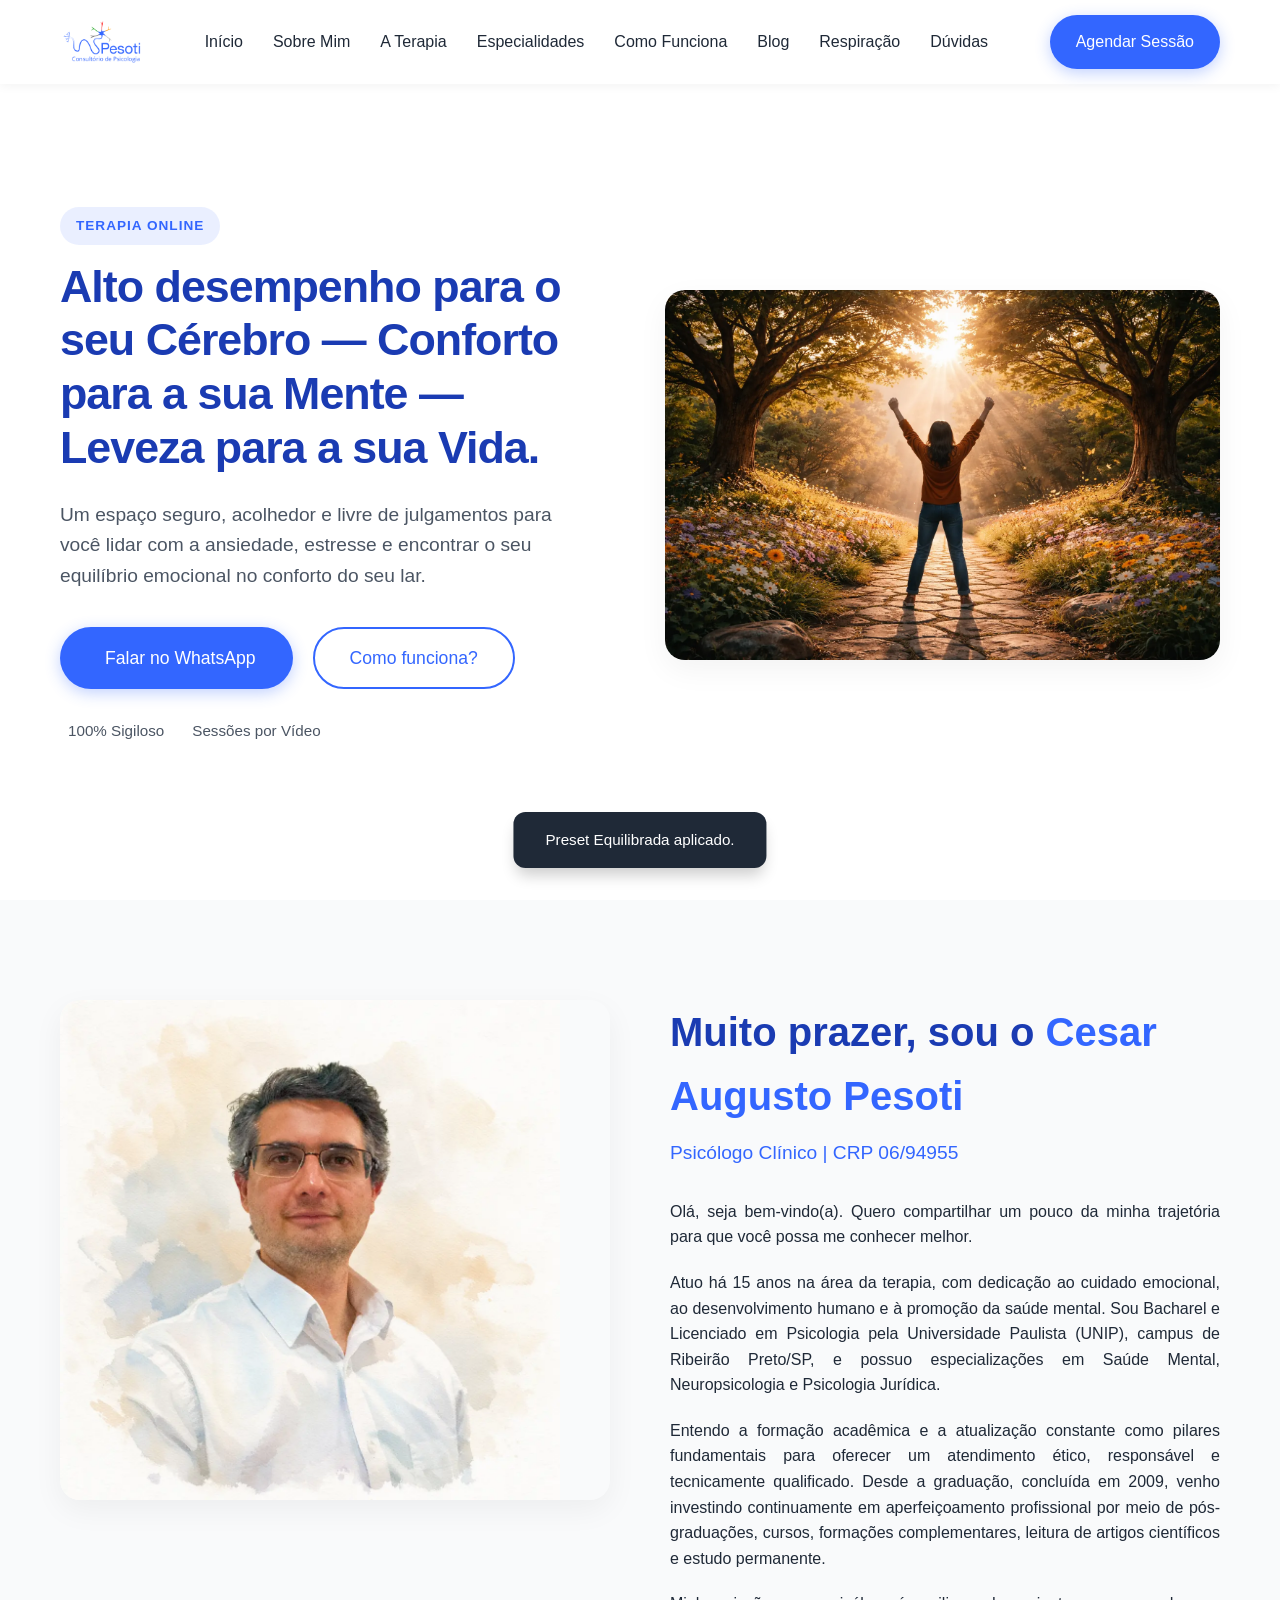
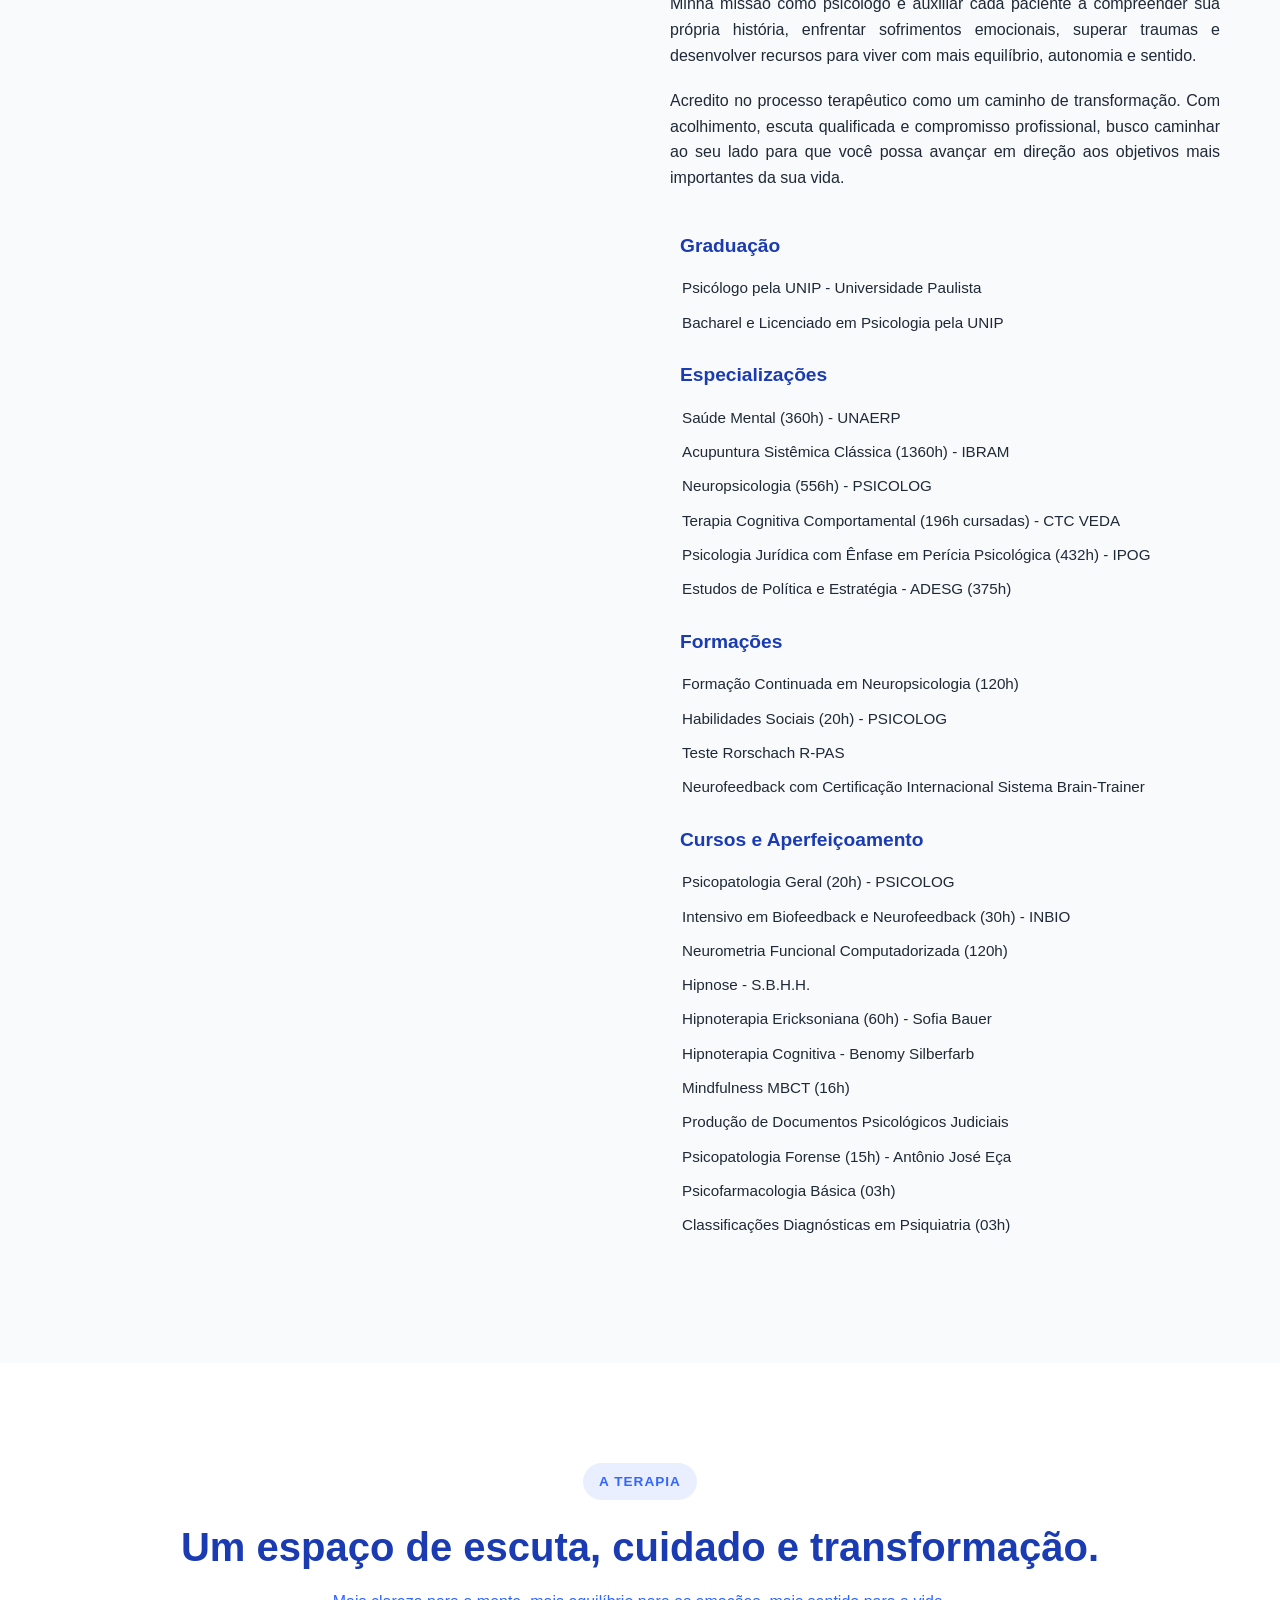
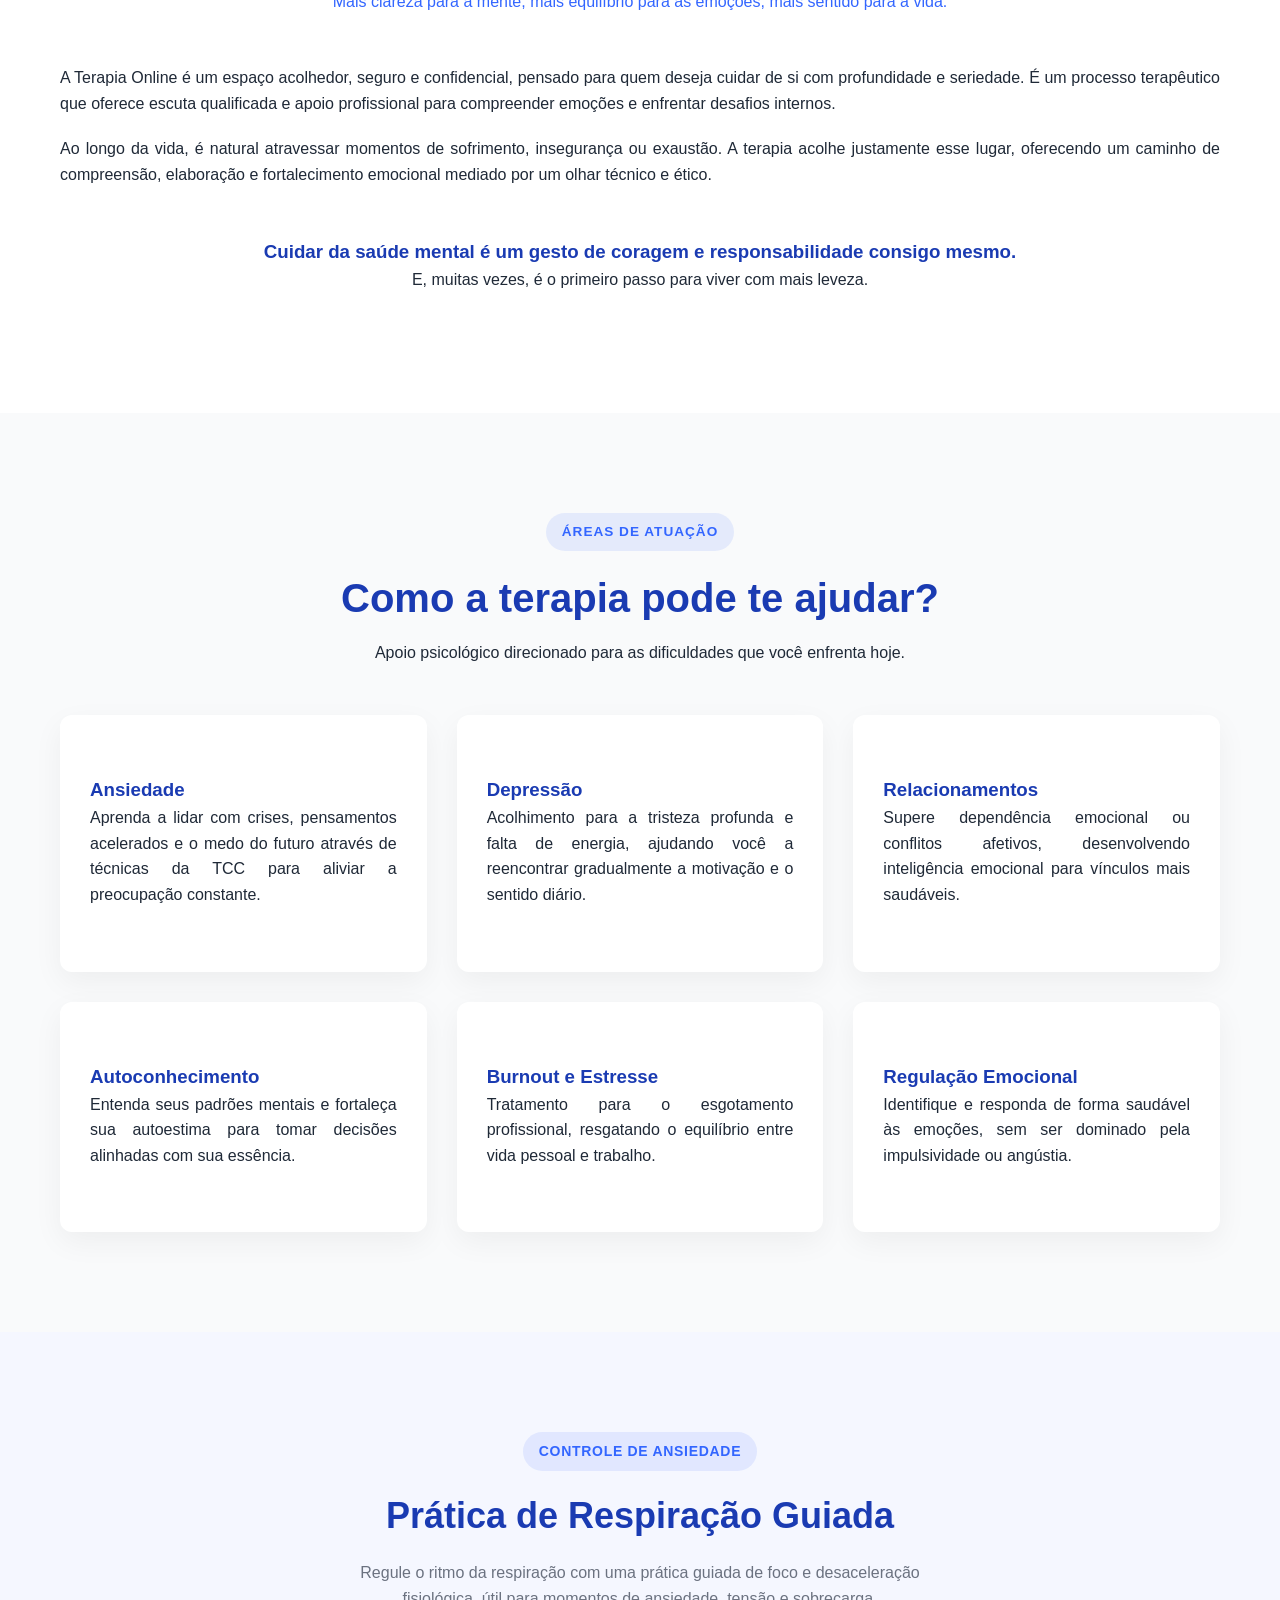
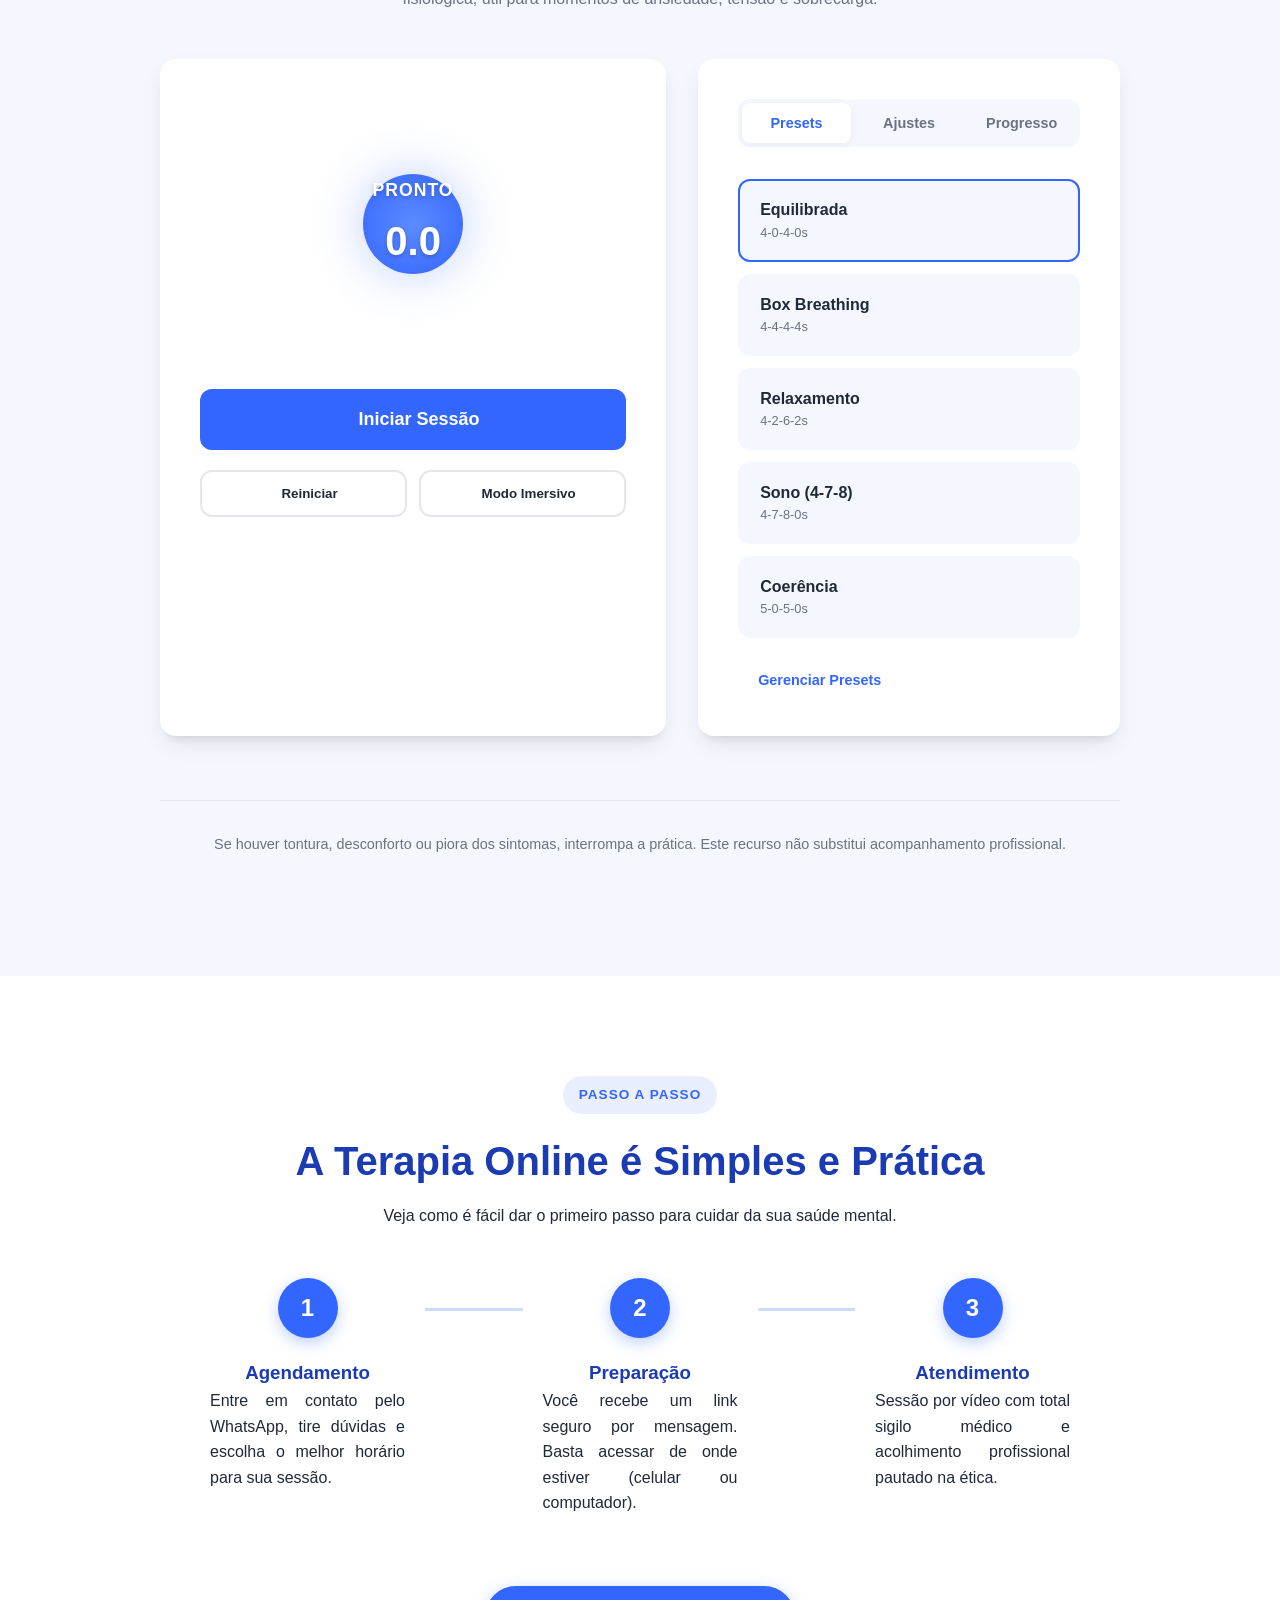
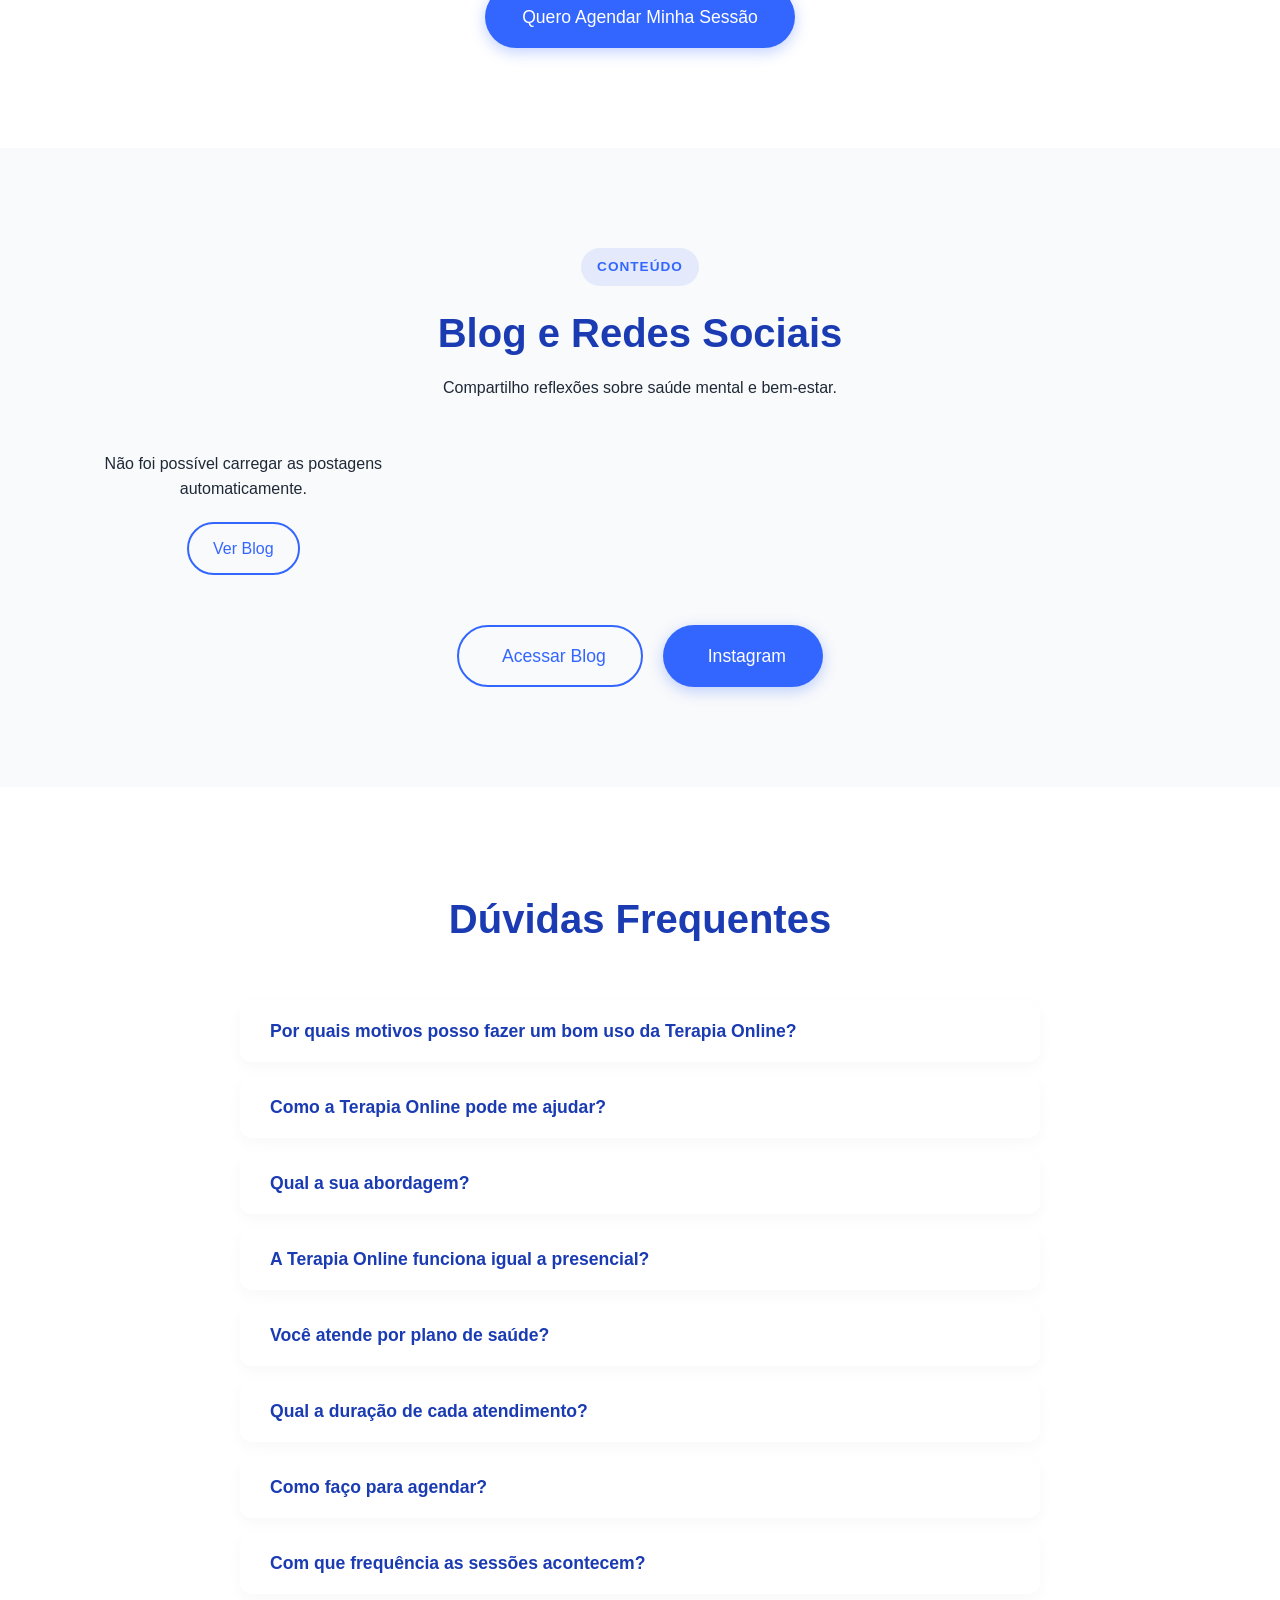
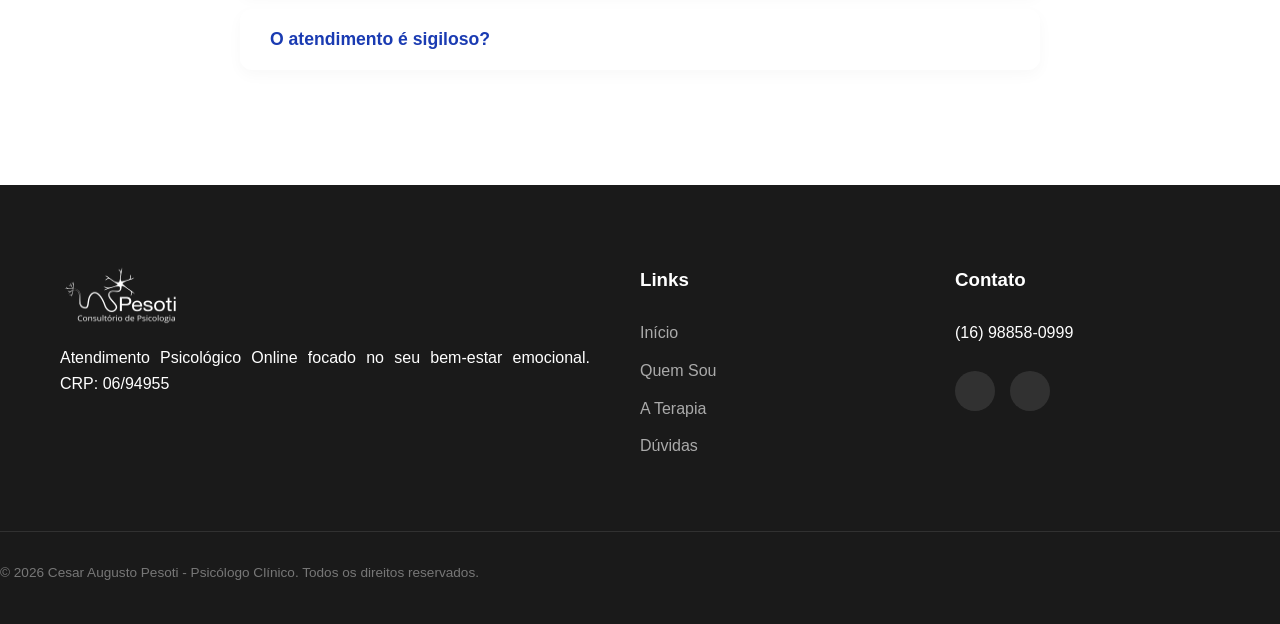
==== index.html @ 43bead5d "feat: add labels to breathing app buttons" ====
<!DOCTYPE html>
<html lang="pt-BR">

<head>
    <script>(function (w, d, s, l, i) {
            w[l] = w[l] || []; w[l].push({
                'gtm.start':
                    new Date().getTime(), event: 'gtm.js'
            }); var f = d.getElementsByTagName(s)[0],
                j = d.createElement(s), dl = l != 'dataLayer' ? '&l=' + l : ''; j.async = true; j.src =
                    'https://www.googletagmanager.com/gtm.js?id=' + i + dl; f.parentNode.insertBefore(j, f);
        })(window, document, 'script', 'dataLayer', 'GTM-5CCSRNWB');</script>
    <meta charset="UTF-8">
    <meta name="viewport" content="width=device-width, initial-scale=1.0">
    <title>Cesar Pesoti | Psicólogo Online | CRP 06/94955</title>
    <meta name="description"
        content="Psicólogo Clínico online com 15 anos de experiência. Especializações em Saúde Mental, Neuropsicologia e Psicologia Jurídica. Agende sua consulta via WhatsApp.">
    <meta name="keywords"
        content="psicólogo online, terapia online, Cesar Pesoti, neuropsicologia, saúde mental, ansiedade, depressão">
    <link rel="canonical" href="https://pesotipsicologonline.com.br">
    <link rel="icon" type="image/png" href="favicon.png">
    
    <!-- Open Graph / Facebook -->
    <meta property="og:type" content="website">
    <meta property="og:url" content="https://pesotipsicologonline.com.br">
    <meta property="og:title" content="Cesar Pesoti | Psicólogo Online | CRP 06/94955">
    <meta property="og:description" content="Psicólogo Clínico online com 15 anos de experiência em Saúde Mental e Neuropsicologia.">
    <meta property="og:image" content="https://pesotipsicologonline.com.br/hero.webp">

    <!-- FontAwesome (Otimizado via CSS) -->
    <link rel="preconnect" href="https://cdnjs.cloudflare.com" crossorigin>
    
    <!-- CSS Principal -->
    <link rel="stylesheet" href="style.css">
</head>

<body>
    <!-- Google Tag Manager (noscript) -->
    <noscript><iframe src="https://www.googletagmanager.com/ns.html?id=GTM-5CCSRNWB" height="0" width="0"
            style="display:none;visibility:hidden"></iframe></noscript>

    <header class="navbar" id="navbar">
        <div class="container nav-container">
            <a href="#inicio" class="logo" aria-label="Ir para o início">
                <img src="logo.png" alt="Pesoti Consultório de Psicologia" class="img-logo" width="180" height="45">
            </a>

            <nav class="nav-links" id="nav-links">
                <a href="#inicio">Início</a>
                <a href="#sobre">Sobre Mim</a>
                <a href="#psionline">A Terapia</a>
                <a href="#especialidades">Especialidades</a>
                <a href="#como-funciona">Como Funciona</a>
                <a href="https://pesoti.blogspot.com/" target="_blank" rel="noopener noreferrer">Blog</a>
                <a href="#respiracao">Respiração</a>
                <a href="#faq">Dúvidas</a>
            </nav>

            <a href="https://wa.me/5516988580999" target="_blank" rel="noopener noreferrer" class="btn btn-primary nav-btn">Agendar Sessão</a>

            <button class="mobile-menu-btn" aria-label="Abrir menu" aria-expanded="false" aria-controls="nav-links">
                <i class="fa-solid fa-bars" aria-hidden="true"></i>
            </button>
        </div>
    </header>

    <main>
        <!-- Hero Section -->
        <section id="inicio" class="hero">
            <div class="container hero-container">
                <div class="hero-content fade-in">
                    <span class="badge">Terapia Online</span>
                    <h1>Alto desempenho para o seu Cérebro &mdash; Conforto para a sua Mente &mdash; Leveza para a sua Vida.</h1>
                    <p>Um espaço seguro, acolhedor e livre de julgamentos para você lidar com a ansiedade, estresse e encontrar o seu equilíbrio emocional no conforto do seu lar.</p>
                    <div class="hero-buttons">
                        <a href="https://wa.me/5516988580999" target="_blank" rel="noopener noreferrer" class="btn btn-primary btn-large">
                            <i class="fa-brands fa-whatsapp" aria-hidden="true"></i> Falar no WhatsApp
                        </a>
                        <a href="#como-funciona" class="btn btn-outline btn-large">Como funciona?</a>
                    </div>
                    <div class="trust-indicators">
                        <div class="trust-item"><i class="fa-solid fa-user-lock" aria-hidden="true"></i> 100% Sigiloso</div>
                        <div class="trust-item"><i class="fa-solid fa-video" aria-hidden="true"></i> Sessões por Vídeo</div>
                    </div>
                </div>
                <div class="hero-image slide-in-right">
                    <div class="image-wrapper">
                        <img src="hero.webp" alt="Pessoa em sessão de terapia online" id="hero-img" width="600" height="400">
                    </div>
                </div>
            </div>
        </section>

        <!-- Sobre Mim Section -->
        <section id="sobre" class="bg-light section">
            <div class="container sobre-container">
                <div class="sobre-image slide-in-left">
                    <div class="image-wrapper">
                        <img src="sobre.webp" alt="Foto profissional de Cesar Pesoti" id="sobre-img" loading="lazy" width="500" height="600">
                    </div>
                </div>
                <article class="sobre-content fade-in">
                    <h2 class="section-title">Muito prazer, sou o <span class="highlight">Cesar Augusto Pesoti</span></h2>
                    <h3 class="subtitle">Psicólogo Clínico | CRP 06/94955</h3>
                    <p>Olá, seja bem-vindo(a). Quero compartilhar um pouco da minha trajetória para que você possa me conhecer melhor.</p>
                    <p>Atuo há 15 anos na área da terapia, com dedicação ao cuidado emocional, ao desenvolvimento humano e à promoção da saúde mental. Sou Bacharel e Licenciado em Psicologia pela Universidade Paulista (UNIP), campus de Ribeirão Preto/SP, e possuo especializações em Saúde Mental, Neuropsicologia e Psicologia Jurídica.</p>
                    <p>Entendo a formação acadêmica e a atualização constante como pilares fundamentais para oferecer um atendimento ético, responsável e tecnicamente qualificado. Desde a graduação, concluída em 2009, venho investindo continuamente em aperfeiçoamento profissional por meio de pós-graduações, cursos, formações complementares, leitura de artigos científicos e estudo permanente.</p>
                    <p>Minha missão como psicólogo é auxiliar cada paciente a compreender sua própria história, enfrentar sofrimentos emocionais, superar traumas e desenvolver recursos para viver com mais equilíbrio, autonomia e sentido.</p>
                    <p>Acredito no processo terapêutico como um caminho de transformação. Com acolhimento, escuta qualificada e compromisso profissional, busco caminhar ao seu lado para que você possa avançar em direção aos objetivos mais importantes da sua vida.</p>
                    
                    <div class="resume-section">
                        <h4><i class="fa-solid fa-graduation-cap highlight" aria-hidden="true"></i> Graduação</h4>
                        <ul class="features-list">
                            <li><i class="fa-solid fa-check highlight" aria-hidden="true"></i> Psicólogo pela UNIP - Universidade Paulista</li>
                            <li><i class="fa-solid fa-check highlight" aria-hidden="true"></i> Bacharel e Licenciado em Psicologia pela UNIP</li>
                        </ul>

                        <h4><i class="fa-solid fa-brain highlight" aria-hidden="true"></i> Especializações</h4>
                        <ul class="features-list">
                            <li><i class="fa-solid fa-check highlight" aria-hidden="true"></i> Saúde Mental (360h) - UNAERP</li>
                            <li><i class="fa-solid fa-check highlight" aria-hidden="true"></i> Acupuntura Sistêmica Clássica (1360h) - IBRAM</li>
                            <li><i class="fa-solid fa-check highlight" aria-hidden="true"></i> Neuropsicologia (556h) - PSICOLOG</li>
                            <li><i class="fa-solid fa-check highlight" aria-hidden="true"></i> Terapia Cognitiva Comportamental (196h cursadas) - CTC VEDA</li>
                            <li><i class="fa-solid fa-check highlight" aria-hidden="true"></i> Psicologia Jurídica com Ênfase em Perícia Psicológica (432h) - IPOG</li>
                            <li><i class="fa-solid fa-check highlight" aria-hidden="true"></i> Estudos de Política e Estratégia - ADESG (375h)</li>
                        </ul>

                        <h4><i class="fa-solid fa-certificate highlight" aria-hidden="true"></i> Formações</h4>
                        <ul class="features-list">
                            <li><i class="fa-solid fa-check highlight" aria-hidden="true"></i> Formação Continuada em Neuropsicologia (120h)</li>
                            <li><i class="fa-solid fa-check highlight" aria-hidden="true"></i> Habilidades Sociais (20h) - PSICOLOG</li>
                            <li><i class="fa-solid fa-check highlight" aria-hidden="true"></i> Teste Rorschach R-PAS</li>
                            <li><i class="fa-solid fa-check highlight" aria-hidden="true"></i> Neurofeedback com Certificação Internacional Sistema Brain-Trainer</li>
                        </ul>

                        <h4><i class="fa-solid fa-book highlight" aria-hidden="true"></i> Cursos e Aperfeiçoamento</h4>
                        <ul class="features-list">
                            <li><i class="fa-solid fa-check highlight" aria-hidden="true"></i> Psicopatologia Geral (20h) - PSICOLOG</li>
                            <li><i class="fa-solid fa-check highlight" aria-hidden="true"></i> Intensivo em Biofeedback e Neurofeedback (30h) - INBIO</li>
                            <li><i class="fa-solid fa-check highlight" aria-hidden="true"></i> Neurometria Funcional Computadorizada (120h)</li>
                            <li><i class="fa-solid fa-check highlight" aria-hidden="true"></i> Hipnose - S.B.H.H.</li>
                            <li><i class="fa-solid fa-check highlight" aria-hidden="true"></i> Hipnoterapia Ericksoniana (60h) - Sofia Bauer</li>
                            <li><i class="fa-solid fa-check highlight" aria-hidden="true"></i> Hipnoterapia Cognitiva - Benomy Silberfarb</li>
                            <li><i class="fa-solid fa-check highlight" aria-hidden="true"></i> Mindfulness MBCT (16h)</li>
                            <li><i class="fa-solid fa-check highlight" aria-hidden="true"></i> Produção de Documentos Psicológicos Judiciais</li>
                            <li><i class="fa-solid fa-check highlight" aria-hidden="true"></i> Psicopatologia Forense (15h) - Antônio José Eça</li>
                            <li><i class="fa-solid fa-check highlight" aria-hidden="true"></i> Psicofarmacologia Básica (03h)</li>
                            <li><i class="fa-solid fa-check highlight" aria-hidden="true"></i> Classificações Diagnósticas em Psiquiatria (03h)</li>
                        </ul>
                    </div>
                </article>
            </div>
        </section>

        <!-- PsiOnline Section -->
        <section id="psionline" class="section">
            <div class="container">
                <div class="text-center fade-in mb-5">
                    <span class="badge">A Terapia</span>
                    <h2 class="section-title">Um espaço de escuta, cuidado e transformação.</h2>
                    <p class="highlight" style="font-weight: 500;">Mais clareza para a mente, mais equilíbrio para as emoções, mais sentido para a vida.</p>
                </div>

                <div class="psionline-content fade-in delay-1">
                    <p>A Terapia Online é um espaço acolhedor, seguro e confidencial, pensado para quem deseja cuidar de si com profundidade e seriedade. É um processo terapêutico que oferece escuta qualificada e apoio profissional para compreender emoções e enfrentar desafios internos.</p>
                    <p>Ao longo da vida, é natural atravessar momentos de sofrimento, insegurança ou exaustão. A terapia acolhe justamente esse lugar, oferecendo um caminho de compreensão, elaboração e fortalecimento emocional mediado por um olhar técnico e ético.</p>

                    <div class="highlight-box mt-5 text-center">
                        <h3 class="highlight-title">Cuidar da saúde mental é um gesto de coragem e responsabilidade consigo mesmo.</h3>
                        <p class="highlight-subtitle">E, muitas vezes, é o primeiro passo para viver com mais leveza.</p>
                    </div>
                </div>
            </div>
        </section>

        <!-- Especialidades Section -->
        <section id="especialidades" class="bg-light section">
            <div class="container">
                <div class="text-center fade-in mb-5">
                    <span class="badge">Áreas de Atuação</span>
                    <h2 class="section-title">Como a terapia pode te ajudar?</h2>
                    <p>Apoio psicológico direcionado para as dificuldades que você enfrenta hoje.</p>
                </div>

                <div class="cards-grid">
                    <article class="card fade-in">
                        <div class="card-icon"><i class="fa-solid fa-wind" aria-hidden="true"></i></div>
                        <h3>Ansiedade</h3>
                        <p>Aprenda a lidar com crises, pensamentos acelerados e o medo do futuro através de técnicas da TCC para aliviar a preocupação constante.</p>
                    </article>

                    <article class="card fade-in delay-1">
                        <div class="card-icon"><i class="fa-solid fa-cloud-rain" aria-hidden="true"></i></div>
                        <h3>Depressão</h3>
                        <p>Acolhimento para a tristeza profunda e falta de energia, ajudando você a reencontrar gradualmente a motivação e o sentido diário.</p>
                    </article>

                    <article class="card fade-in delay-2">
                        <div class="card-icon"><i class="fa-solid fa-heart-crack" aria-hidden="true"></i></div>
                        <h3>Relacionamentos</h3>
                        <p>Supere dependência emocional ou conflitos afetivos, desenvolvendo inteligência emocional para vínculos mais saudáveis.</p>
                    </article>

                    <article class="card fade-in">
                        <div class="card-icon"><i class="fa-solid fa-compass" aria-hidden="true"></i></div>
                        <h3>Autoconhecimento</h3>
                        <p>Entenda seus padrões mentais e fortaleça sua autoestima para tomar decisões alinhadas com sua essência.</p>
                    </article>

                    <article class="card fade-in delay-1">
                        <div class="card-icon"><i class="fa-solid fa-briefcase" aria-hidden="true"></i></div>
                        <h3>Burnout e Estresse</h3>
                        <p>Tratamento para o esgotamento profissional, resgatando o equilíbrio entre vida pessoal e trabalho.</p>
                    </article>

                    <article class="card fade-in delay-2">
                        <div class="card-icon"><i class="fa-solid fa-arrows-to-circle" aria-hidden="true"></i></div>
                        <h3>Regulação Emocional</h3>
                        <p>Identifique e responda de forma saudável às emoções, sem ser dominado pela impulsividade ou angústia.</p>
                    </article>
                </div>
            </div>
        </section>

        <!-- Breathing Module Section -->
        <section id="respiracao" class="ca-module section">
            <div class="container ca-container">
                <div class="ca-header text-center fade-in">
                    <span class="ca-badge">Controle de Ansiedade</span>
                    <h2 class="ca-title">Prática de Respiração Guiada</h2>
                    <p class="ca-description">
                        Regule o ritmo da respiração com uma prática guiada de foco e desaceleração fisiológica, 
                        útil para momentos de ansiedade, tensão e sobrecarga.
                    </p>
                </div>
                
                <div class="ca-main-grid">
                    <!-- Central Visualizer -->
                    <div class="ca-visualizer-card fade-in">
                        <div class="ca-orb-container">
                            <div class="ca-orb" id="ca-orb"></div>
                            <div class="ca-phase-display">
                                <span id="ca-phase-label">Pronto</span>
                                <span id="ca-phase-timer">0.0</span>
                            </div>
                        </div>
                        <div class="ca-controls-main">
                            <button id="ca-btn-primary" class="ca-btn ca-btn-primary ca-btn-xl">
                                <i class="fa-solid fa-play" aria-hidden="true"></i> <span>Iniciar Sessão</span>
                            </button>
                            <div class="ca-secondary-btns">
                                <button id="ca-btn-reset" class="ca-btn ca-btn-outline" title="Reiniciar">
                                    <i class="fa-solid fa-rotate-left" aria-hidden="true"></i> <span>Reiniciar</span>
                                </button>
                                <button id="ca-btn-immersive" class="ca-btn ca-btn-outline" title="Modo Imersivo">
                                    <i class="fa-solid fa-expand" aria-hidden="true"></i> <span>Modo Imersivo</span>
                                </button>
                            </div>
                        </div>
                    </div>

                    <!-- Settings & Stats -->
                    <div class="ca-settings-card fade-in delay-1">
                        <div class="ca-tabs">
                            <button class="ca-tab-btn active" data-tab="presets">Presets</button>
                            <button class="ca-tab-btn" data-tab="config">Ajustes</button>
                            <button class="ca-tab-btn" data-tab="stats">Progresso</button>
                        </div>

                        <div class="ca-tab-content active" id="ca-tab-presets">
                            <div class="ca-preset-list" id="ca-preset-list">
                                <!-- Presets injected by JS -->
                            </div>
                            <button id="ca-btn-manage-presets" class="ca-btn ca-btn-text">
                                <i class="fa-solid fa-gear" aria-hidden="true"></i> Gerenciar Presets
                            </button>
                        </div>

                        <div class="ca-tab-content" id="ca-tab-config">
                            <div class="ca-form-group">
                                <label>Fases (segundos):</label>
                                <div class="ca-phase-inputs">
                                    <div class="ca-input-item">
                                        <span>Inspirar</span>
                                        <input type="number" id="ca-in-insp" value="4" min="0" max="30" step="0.5">
                                    </div>
                                    <div class="ca-input-item">
                                        <span>Reter</span>
                                        <input type="number" id="ca-in-hold1" value="0" min="0" max="30" step="0.5">
                                    </div>
                                    <div class="ca-input-item">
                                        <span>Expirar</span>
                                        <input type="number" id="ca-in-exp" value="4" min="0" max="30" step="0.5">
                                    </div>
                                    <div class="ca-input-item">
                                        <span>Pausar</span>
                                        <input type="number" id="ca-in-hold2" value="0" min="0" max="30" step="0.5">
                                    </div>
                                </div>
                            </div>
                            <div class="ca-form-group">
                                <label>Duração da Sessão:</label>
                                <select id="ca-in-duration" class="ca-select">
                                    <option value="60">1 minuto</option>
                                    <option value="120" selected>2 minutos</option>
                                    <option value="180">3 minutos</option>
                                    <option value="300">5 minutos</option>
                                    <option value="600">10 minutos</option>
                                    <option value="custom">Personalizado...</option>
                                </select>
                                <input type="number" id="ca-in-custom-duration" class="ca-input" style="display:none; margin-top: 10px;" min="1" max="60" placeholder="Minutos">
                            </div>
                            <div class="ca-toggles">
                                <label class="ca-toggle">
                                    <input type="checkbox" id="ca-tg-gradual">
                                    <span class="ca-toggle-label">Início Gradual</span>
                                </label>
                                <label class="ca-toggle">
                                    <input type="checkbox" id="ca-tg-sound" checked>
                                    <span class="ca-toggle-label">Som</span>
                                </label>
                                <label class="ca-toggle">
                                    <input type="checkbox" id="ca-tg-vibrate">
                                    <span class="ca-toggle-label">Vibração</span>
                                </label>
                                <label class="ca-toggle">
                                    <input type="checkbox" id="ca-tg-wakelock">
                                    <span class="ca-toggle-label">Manter Tela Ativa</span>
                                </label>
                            </div>
                        </div>

                        <div class="ca-tab-content" id="ca-tab-stats">
                            <div class="ca-stats-grid">
                                <div class="ca-stat-item">
                                    <span class="ca-stat-label">Ciclo Atual</span>
                                    <span class="ca-stat-value" id="ca-stat-cycles">0 / 0</span>
                                </div>
                                <div class="ca-stat-item">
                                    <span class="ca-stat-label">Tempo Restante</span>
                                    <span class="ca-stat-value" id="ca-stat-time">00:00</span>
                                </div>
                                <div class="ca-stat-item">
                                    <span class="ca-stat-label">BPM Estimado</span>
                                    <span class="ca-stat-value" id="ca-stat-bpm">0</span>
                                </div>
                                <div class="ca-stat-item" style="flex-direction: column; align-items: flex-start; gap: 8px; border: none;">
                                    <span class="ca-stat-label">Progresso da Sessão</span>
                                    <div class="ca-progress-bar">
                                        <div class="ca-progress-fill" id="ca-progress-fill"></div>
                                    </div>
                                </div>
                            </div>
                        </div>
                    </div>
                </div>

                <div class="ca-disclaimer text-center fade-in">
                    <p>Se houver tontura, desconforto ou piora dos sintomas, interrompa a prática. Este recurso não substitui acompanhamento profissional.</p>
                </div>
            </div>
        </section>

        <!-- Como Funciona Section -->
        <section id="como-funciona" class="section">
            <div class="container">
                <div class="text-center fade-in mb-5">
                    <span class="badge">Passo a Passo</span>
                    <h2 class="section-title">A Terapia Online é Simples e Prática</h2>
                    <p>Veja como é fácil dar o primeiro passo para cuidar da sua saúde mental.</p>
                </div>

                <div class="steps-container">
                    <div class="step fade-in">
                        <div class="step-number">1</div>
                        <h3>Agendamento</h3>
                        <p>Entre em contato pelo WhatsApp, tire dúvidas e escolha o melhor horário para sua sessão.</p>
                    </div>
                    <div class="step-connector"></div>
                    <div class="step fade-in delay-1">
                        <div class="step-number">2</div>
                        <h3>Preparação</h3>
                        <p>Você recebe um link seguro por mensagem. Basta acessar de onde estiver (celular ou computador).</p>
                    </div>
                    <div class="step-connector"></div>
                    <div class="step fade-in delay-2">
                        <div class="step-number">3</div>
                        <h3>Atendimento</h3>
                        <p>Sessão por vídeo com total sigilo médico e acolhimento profissional pautado na ética.</p>
                    </div>
                </div>

                <div class="text-center mt-5">
                    <a href="https://wa.me/5516988580999" target="_blank" rel="noopener noreferrer" class="btn btn-primary btn-large fade-in">Quero Agendar Minha Sessão</a>
                </div>
            </div>
        </section>

        <!-- Blog Section -->
        <section id="blog" class="bg-light section">
            <div class="container text-center fade-in">
                <span class="badge">Conteúdo</span>
                <h2 class="section-title">Blog e Redes Sociais</h2>
                <p class="mb-5">Compartilho reflexões sobre saúde mental e bem-estar.</p>

                <div id="blog-posts-container" class="blog-grid mb-5">
                    <div class="blog-loading">Carregando postagens...</div>
                </div>

                <div style="display: flex; gap: 20px; justify-content: center; flex-wrap: wrap;">
                    <a href="https://pesoti.blogspot.com/" target="_blank" rel="noopener noreferrer" class="btn btn-outline btn-large">
                        <i class="fa-solid fa-book-open" aria-hidden="true"></i> Acessar Blog
                    </a>
                    <a href="https://www.instagram.com/pesotineuropsi" target="_blank" rel="noopener noreferrer" class="btn btn-primary btn-large">
                        <i class="fa-brands fa-instagram" aria-hidden="true"></i> Instagram
                    </a>
                </div>
            </div>
        </section>

        <!-- FAQ Section -->
        <section id="faq" class="section">
            <div class="container">
                <div class="text-center fade-in mb-5">
                    <h2 class="section-title">Dúvidas Frequentes</h2>
                </div>

                <div class="accordion">
                    <!-- 1. Motivos -->
                    <div class="accordion-item fade-in">
                        <button class="accordion-header" aria-expanded="false" aria-controls="faq-ans-1">
                            Por quais motivos posso fazer um bom uso da Terapia Online? <i class="fa-solid fa-chevron-down" aria-hidden="true"></i>
                        </button>
                        <div class="accordion-content" id="faq-ans-1">
                            <ul class="features-list">
                                <li><i class="fa-solid fa-check highlight" aria-hidden="true"></i> Dificuldades para atingir objetivos</li>
                                <li><i class="fa-solid fa-check highlight" aria-hidden="true"></i> Perda de foco</li>
                                <li><i class="fa-solid fa-check highlight" aria-hidden="true"></i> Conflitos familiares</li>
                                <li><i class="fa-solid fa-check highlight" aria-hidden="true"></i> Desafios profissionais</li>
                                <li><i class="fa-solid fa-check highlight" aria-hidden="true"></i> Medo de fracassar</li>
                                <li><i class="fa-solid fa-check highlight" aria-hidden="true"></i> Crises nos relacionamentos amorosos</li>
                                <li><i class="fa-solid fa-check highlight" aria-hidden="true"></i> Cansaço físico e mental</li>
                                <li><i class="fa-solid fa-check highlight" aria-hidden="true"></i> Diminuição do desejo sexual</li>
                                <li><i class="fa-solid fa-check highlight" aria-hidden="true"></i> Assédio moral ou sexual</li>
                                <li><i class="fa-solid fa-check highlight" aria-hidden="true"></i> Descontrole alimentar</li>
                            </ul>
                        </div>
                    </div>

                    <!-- 2. Ajuda -->
                    <div class="accordion-item fade-in">
                        <button class="accordion-header" aria-expanded="false" aria-controls="faq-ans-2">
                            Como a Terapia Online pode me ajudar? <i class="fa-solid fa-chevron-down" aria-hidden="true"></i>
                        </button>
                        <div class="accordion-content" id="faq-ans-2">
                            <ul class="features-list">
                                <li><i class="fa-solid fa-check highlight" aria-hidden="true"></i> Aprender a meditar</li>
                                <li><i class="fa-solid fa-check highlight" aria-hidden="true"></i> Compreender mente e cérebro</li>
                                <li><i class="fa-solid fa-check highlight" aria-hidden="true"></i> Desenvolver metas realistas</li>
                                <li><i class="fa-solid fa-check highlight" aria-hidden="true"></i> Controle emocional em conflitos</li>
                                <li><i class="fa-solid fa-check highlight" aria-hidden="true"></i> Melhorar a comunicação</li>
                                <li><i class="fa-solid fa-check highlight" aria-hidden="true"></i> Enfrentar abusos</li>
                                <li><i class="fa-solid fa-check highlight" aria-hidden="true"></i> Desenvolver objetividade</li>
                                <li><i class="fa-solid fa-check highlight" aria-hidden="true"></i> Preservar relações positivas</li>
                                <li><i class="fa-solid fa-check highlight" aria-hidden="true"></i> Melhorar desempenho sexual</li>
                            </ul>
                        </div>
                    </div>

                    <!-- 3. Abordagem -->
                    <div class="accordion-item fade-in">
                        <button class="accordion-header" aria-expanded="false" aria-controls="faq-ans-3">
                            Qual a sua abordagem? <i class="fa-solid fa-chevron-down" aria-hidden="true"></i>
                        </button>
                        <div class="accordion-content" id="faq-ans-3">
                            <p>O meu trabalho em Terapia Online é fundamentado na Terapia Cognitiva Comportamental, na Psicologia Positiva, na Neuropsicologia e no uso da Hipnoterapia Cognitiva de maneira a produzir benefícios para que os pacientes obtenham conhecimentos úteis e práticos de forma a facilitar e aprofundar a sua compreensão das interações entre o Cérebro, as Cognições, os Sentimentos e os Comportamentos.</p>
                        </div>
                    </div>

                    <!-- 4. Funciona? -->
                    <div class="accordion-item fade-in">
                        <button class="accordion-header" aria-expanded="false" aria-controls="faq-ans-4">
                            A Terapia Online funciona igual a presencial? <i class="fa-solid fa-chevron-down" aria-hidden="true"></i>
                        </button>
                        <div class="accordion-content" id="faq-ans-4">
                            <p>A Terapia Online é uma ferramenta ímpar. Com 15 anos de atuação prática em psicoterapia clínica e mais de 3.800 horas de estudos teóricos, utilizo os mesmos mecanismos terapêuticos e éticos para garantir o seu progresso de um estado de "Pedra Bruta" para um estado de "Pedra Polida".</p>
                        </div>
                    </div>

                    <!-- 5. Plano de Saúde -->
                    <div class="accordion-item fade-in">
                        <button class="accordion-header" aria-expanded="false" aria-controls="faq-ans-5">
                            Você atende por plano de saúde? <i class="fa-solid fa-chevron-down" aria-hidden="true"></i>
                        </button>
                        <div class="accordion-content" id="faq-ans-5">
                            <p>Apenas atendimentos particulares. Porém com a emissão da Nota Fiscal a mesma poderá ser utilizada para Reembolso através de convênios. Para maiores informações sobre Reembolso você deverá acessar: <a href="https://www.gov.br/ans/pt-br/assuntos/consumidor/o-que-o-seu-plano-de-saude-deve-cover-1/reembolso" target="_blank" rel="noopener noreferrer" style="color: var(--primary-color);">Link da ANS</a> e consultar as regras do seu convênio.</p>
                        </div>
                    </div>

                    <!-- 6. Duração -->
                    <div class="accordion-item fade-in">
                        <button class="accordion-header" aria-expanded="false" aria-controls="faq-ans-6">
                            Qual a duração de cada atendimento? <i class="fa-solid fa-chevron-down" aria-hidden="true"></i>
                        </button>
                        <div class="accordion-content" id="faq-ans-6">
                            <p>A duração da sessão é variável, de acordo com a necessidade do paciente e da agenda, com uma média entre 30 a 50 minutos.</p>
                        </div>
                    </div>

                    <!-- 7. Agendamento -->
                    <div class="accordion-item fade-in">
                        <button class="accordion-header" aria-expanded="false" aria-controls="faq-ans-7">
                            Como faço para agendar? <i class="fa-solid fa-chevron-down" aria-hidden="true"></i>
                        </button>
                        <div class="accordion-content" id="faq-ans-7">
                            <p>Para agendar, por favor, envie uma mensagem de texto para o WhatsApp: <a href="https://wa.me/5516988580999" target="_blank" rel="noopener noreferrer" style="color: var(--primary-color);">(16) 98858-0999</a>.</p>
                        </div>
                    </div>

                    <!-- 8. Frequência -->
                    <div class="accordion-item fade-in">
                        <button class="accordion-header" aria-expanded="false" aria-controls="faq-ans-8">
                            Com que frequência as sessões acontecem? <i class="fa-solid fa-chevron-down" aria-hidden="true"></i>
                        </button>
                        <div class="accordion-content" id="faq-ans-8">
                            <p>As sessões são ajustadas de acordo com a necessidade do paciente e a disponibilidade de horários na agenda.</p>
                        </div>
                    </div>

                    <!-- 9. Sigilo -->
                    <div class="accordion-item fade-in">
                        <button class="accordion-header" aria-expanded="false" aria-controls="faq-ans-9">
                            O atendimento é sigiloso? <i class="fa-solid fa-chevron-down" aria-hidden="true"></i>
                        </button>
                        <div class="accordion-content" id="faq-ans-9">
                            <p>Sim, o atendimento é totalmente sigiloso, seguindo rigorosamente o Código de Ética Profissional do Psicólogo.</p>
                        </div>
                    </div>
                </div>
            </div>
        </section>
    </main>

    <footer class="footer">
        <div class="container footer-container">
            <div class="footer-col">
                <img src="logo.png" alt="Pesoti Psicologia" class="img-logo-footer" width="120" height="30">
                <p>Atendimento Psicológico Online focado no seu bem-estar emocional. CRP: 06/94955</p>
            </div>

            <div class="footer-col">
                <h3>Links</h3>
                <ul>
                    <li><a href="#inicio">Início</a></li>
                    <li><a href="#sobre">Quem Sou</a></li>
                    <li><a href="#psionline">A Terapia</a></li>
                    <li><a href="#faq">Dúvidas</a></li>
                </ul>
            </div>

            <div class="footer-col">
                <h3>Contato</h3>
                <p><i class="fa-brands fa-whatsapp highlight" aria-hidden="true"></i> (16) 98858-0999</p>
                <div class="social-links">
                    <a href="https://www.instagram.com/pesotineuropsi" target="_blank" rel="noopener noreferrer" aria-label="Instagram"><i class="fa-brands fa-instagram" aria-hidden="true"></i></a>
                    <a href="#" target="_blank" rel="noopener noreferrer" aria-label="LinkedIn"><i class="fa-brands fa-linkedin-in" aria-hidden="true"></i></a>
                </div>
            </div>
        </div>
        <div class="footer-bottom">
            <p>&copy; 2026 Cesar Augusto Pesoti - Psicólogo Clínico. Todos os direitos reservados.</p>
        </div>
    </footer>

    <!-- Arquivo de Script -->
    <script src="script.js" defer></script>
    <!-- Immersive Mode Overlay -->
    <div id="ca-overlay" class="ca-overlay" role="dialog" aria-modal="true" aria-labelledby="ca-overlay-title">
        <div class="ca-overlay-background"></div>
        <div class="ca-overlay-content">
            <button id="ca-btn-close-overlay" class="ca-overlay-close" aria-label="Fechar modo imersivo">
                <i class="fa-solid fa-xmark" aria-hidden="true"></i>
            </button>
            <div class="ca-overlay-main">
                <h2 id="ca-overlay-title" class="ca-sr-only">Respiração Guiada Imersiva</h2>
                <div class="ca-orb-container ca-orb-immersive">
                    <div class="ca-orb" id="ca-orb-fs"></div>
                    <div class="ca-phase-display">
                        <span id="ca-phase-label-fs">Pronto</span>
                        <span id="ca-phase-timer-fs">0.0</span>
                    </div>
                </div>
                <div class="ca-overlay-info">
                    <span id="ca-overlay-stats">Tempo: 00:00 | Ciclo: 0/0</span>
                </div>
                <div class="ca-overlay-controls" style="display: flex; justify-content: center; width: 100%;">
                    <button id="ca-btn-primary-fs" class="ca-btn ca-btn-primary ca-btn-xl">
                        <i class="fa-solid fa-play" aria-hidden="true"></i> <span>Iniciar</span>
                    </button>
                </div>
            </div>
        </div>
    </div>

    <!-- Toast Container -->
    <div id="ca-toast-container" class="ca-toast-container"></div>

    <style id="ca-styles">
    :root {
        --ca-primary: #3366FF;
        --ca-primary-light: #5C8AFF;
        --ca-primary-dark: #1A3BB2;
        --ca-surface: #ffffff;
        --ca-bg-light: #F5F7FF;
        --ca-text: #1F2937;
        --ca-text-muted: #6B7280;
        --ca-border: #E5E7EB;
        --ca-radius: 16px;
        --ca-shadow: 0 10px 25px -5px rgba(0, 0, 0, 0.1), 0 8px 10px -6px rgba(0, 0, 0, 0.1);
    }

    .ca-module {
        background-color: var(--ca-bg-light);
        overflow: hidden;
    }

    .ca-container {
        max-width: 1000px;
    }

    .ca-header {
        margin-bottom: 3rem;
    }

    .ca-badge {
        display: inline-block;
        background: rgba(51, 102, 255, 0.1);
        color: var(--ca-primary);
        padding: 0.5rem 1rem;
        border-radius: 9999px;
        font-size: 0.875rem;
        font-weight: 600;
        margin-bottom: 1rem;
        text-transform: uppercase;
        letter-spacing: 0.05em;
    }

    .ca-title {
        font-size: 2.25rem;
        color: var(--ca-primary-dark);
        margin-bottom: 1rem;
    }

    .ca-description {
        max-width: 600px;
        margin: 0 auto;
        color: var(--ca-text-muted);
    }

    .ca-main-grid {
        display: grid;
        grid-template-columns: 1.2fr 1fr;
        gap: 2rem;
        align-items: start;
    }

    .ca-visualizer-card, .ca-settings-card {
        background: var(--ca-surface);
        border-radius: var(--ca-radius);
        padding: 2.5rem;
        box-shadow: var(--ca-shadow);
        height: 100%;
    }

    .ca-orb-container {
        position: relative;
        width: 250px;
        height: 250px;
        margin: 0 auto 2.5rem;
        display: flex;
        align-items: center;
        justify-content: center;
    }

    .ca-orb {
        width: 100px;
        height: 100px;
        background: radial-gradient(circle, var(--ca-primary-light) 0%, var(--ca-primary) 100%);
        border-radius: 50%;
        box-shadow: 0 0 50px rgba(51, 102, 255, 0.3);
        transition: transform 0.1s linear;
        will-change: transform;
    }

    .ca-phase-display {
        position: absolute;
        top: 50%;
        left: 50%;
        transform: translate(-50%, -50%);
        text-align: center;
        color: white;
        pointer-events: none;
        z-index: 2;
        text-shadow: 0 2px 4px rgba(0,0,0,0.2);
    }

    #ca-phase-label, #ca-phase-label-fs {
        display: block;
        font-size: 1.1rem;
        font-weight: 600;
        margin-bottom: 0.25rem;
        text-transform: uppercase;
        letter-spacing: 1px;
    }

    #ca-phase-timer, #ca-phase-timer-fs {
        font-size: 2.5rem;
        font-weight: 700;
        font-variant-numeric: tabular-nums;
    }

    .ca-controls-main {
        display: flex;
        flex-direction: column;
        gap: 1.25rem;
        align-items: center;
    }

    .ca-secondary-btns {
        display: flex;
        gap: 0.75rem;
        width: 100%;
    }

    .ca-secondary-btns .ca-btn {
        flex: 1;
    }

    .ca-tabs {
        display: flex;
        gap: 0.25rem;
        margin-bottom: 2rem;
        background: var(--ca-bg-light);
        padding: 4px;
        border-radius: 12px;
    }

    .ca-tab-btn {
        flex: 1;
        background: none;
        border: none;
        padding: 0.75rem 0.5rem;
        color: var(--ca-text-muted);
        font-weight: 600;
        font-size: 0.9rem;
        cursor: pointer;
        border-radius: 8px;
        transition: all 0.2s;
    }

    .ca-tab-btn.active {
        color: var(--ca-primary);
        background: var(--ca-surface);
        box-shadow: 0 2px 8px rgba(0,0,0,0.05);
    }

    .ca-tab-content {
        display: none;
    }

    .ca-tab-content.active {
        display: block;
    }

    .ca-preset-list {
        display: flex;
        flex-direction: column;
        gap: 0.75rem;
        margin-bottom: 1.5rem;
    }

    .ca-preset-item {
        display: flex;
        justify-content: space-between;
        align-items: center;
        padding: 1rem 1.25rem;
        border: 2px solid transparent;
        background: var(--ca-bg-light);
        border-radius: 12px;
        cursor: pointer;
        transition: all 0.2s;
    }

    .ca-preset-item:hover {
        background: #ebf0ff;
    }

    .ca-preset-item.active {
        border-color: var(--ca-primary);
        background: rgba(51, 102, 255, 0.05);
    }

    .ca-form-group {
        margin-bottom: 1.5rem;
    }

    .ca-form-group label {
        display: block;
        font-size: 0.9rem;
        font-weight: 600;
        margin-bottom: 1rem;
        color: var(--ca-primary-dark);
    }

    .ca-phase-inputs {
        display: grid;
        grid-template-columns: repeat(2, 1fr);
        gap: 1.25rem;
    }

    .ca-input-item span {
        display: block;
        font-size: 0.75rem;
        font-weight: 600;
        color: var(--ca-text-muted);
        margin-bottom: 0.5rem;
        text-transform: uppercase;
    }

    .ca-input-item input, .ca-select {
        width: 100%;
        padding: 0.75rem;
        border: 1px solid var(--ca-border);
        border-radius: 10px;
        font-size: 1rem;
        transition: border-color 0.2s;
    }

    .ca-input-item input:focus, .ca-select:focus {
        outline: none;
        border-color: var(--ca-primary);
    }

    .ca-toggles {
        display: grid;
        grid-template-columns: 1fr;
        gap: 1rem;
        margin-top: 2rem;
        padding-top: 1.5rem;
        border-top: 1px solid var(--ca-border);
    }

    .ca-toggle {
        display: flex;
        align-items: center;
        gap: 1rem;
        font-size: 0.95rem;
        cursor: pointer;
        font-weight: 500;
    }

    .ca-toggle input {
        width: 1.2rem;
        height: 1.2rem;
        cursor: pointer;
    }

    .ca-stats-grid {
        display: flex;
        flex-direction: column;
        gap: 1.5rem;
    }

    .ca-stat-item {
        display: flex;
        justify-content: space-between;
        align-items: center;
        border-bottom: 1px solid var(--ca-bg-light);
        padding-bottom: 0.75rem;
    }

    .ca-stat-label {
        font-size: 0.95rem;
        color: var(--ca-text-muted);
    }

    .ca-stat-value {
        font-size: 1.1rem;
        font-weight: 700;
        color: var(--ca-primary-dark);
        font-variant-numeric: tabular-nums;
    }

    .ca-progress-bar {
        width: 100%;
        height: 12px;
        background: var(--ca-bg-light);
        border-radius: 6px;
        overflow: hidden;
    }

    .ca-progress-fill {
        height: 100%;
        background: linear-gradient(90deg, var(--ca-primary) 0%, var(--ca-primary-light) 100%);
        width: 0%;
        transition: width 0.3s linear;
    }

    .ca-btn {
        border: none;
        border-radius: 12px;
        padding: 0.875rem 1.5rem;
        font-weight: 600;
        cursor: pointer;
        transition: all 0.2s;
        display: inline-flex;
        align-items: center;
        justify-content: center;
        gap: 0.75rem;
    }

    .ca-btn-primary {
        background: var(--ca-primary);
        color: white;
    }

    .ca-btn-primary:hover {
        background: var(--ca-primary-dark);
        transform: translateY(-2px);
    }

    .ca-btn-outline {
        background: white;
        border: 2px solid var(--ca-border);
        color: var(--ca-text);
    }

    .ca-btn-outline:hover {
        border-color: var(--ca-primary);
        color: var(--ca-primary);
    }

    .ca-btn-xl {
        padding: 1.25rem 2rem;
        font-size: 1.125rem;
        width: 100%;
    }

    .ca-btn-text {
        background: none;
        color: var(--ca-primary);
        padding: 0.5rem;
        font-size: 0.9rem;
    }

    .ca-overlay {
        position: fixed;
        top: 0;
        left: 0;
        width: 100%;
        height: 100%;
        z-index: 10000;
        display: none;
    }

    .ca-overlay.active {
        display: flex;
        animation: ca-fade-in 0.4s forwards;
    }

    .ca-overlay-background {
        position: absolute;
        width: 100%;
        height: 100%;
        background: white;
    }

    .ca-overlay-content {
        position: relative;
        z-index: 2;
        width: 100%;
        height: 100%;
        display: flex;
        flex-direction: column;
        align-items: center;
        justify-content: center;
        padding: 2rem;
    }

    .ca-overlay-close {
        position: absolute;
        top: 2rem;
        right: 2rem;
        background: none;
        border: none;
        font-size: 2.5rem;
        cursor: pointer;
        color: var(--ca-text-muted);
        transition: color 0.2s;
    }

    .ca-overlay-close:hover {
        color: var(--ca-primary);
    }

    .ca-orb-immersive {
        width: 350px;
        height: 350px;
    }

    .ca-orb-immersive .ca-orb {
        width: 120px;
        height: 120px;
    }

    .ca-overlay-info {
        margin: 3rem 0;
        font-size: 1.25rem;
        color: var(--ca-text-muted);
        font-weight: 500;
    }

    .ca-toast-container {
        position: fixed;
        bottom: 2rem;
        left: 50%;
        transform: translateX(-50%);
        z-index: 11000;
        display: flex;
        flex-direction: column;
        gap: 0.75rem;
    }

    .ca-toast {
        background: #1F2937;
        color: white;
        padding: 1rem 2rem;
        border-radius: 12px;
        font-size: 0.95rem;
        font-weight: 500;
        box-shadow: 0 10px 15px -3px rgba(0,0,0,0.2);
        animation: ca-toast-in 0.3s cubic-bezier(0.16, 1, 0.3, 1);
    }

    @keyframes ca-fade-in {
        from { opacity: 0; }
        to { opacity: 1; }
    }

    @keyframes ca-toast-in {
        from { opacity: 0; transform: translateY(20px); }
        to { opacity: 1; transform: translateY(0); }
    }

    .ca-sr-only {
        position: absolute;
        width: 1px;
        height: 1px;
        padding: 0;
        margin: -1px;
        overflow: hidden;
        clip: rect(0, 0, 0, 0);
        white-space: nowrap;
        border-width: 0;
    }

    .ca-disclaimer {
        margin-top: 4rem;
        font-size: 0.9rem;
        line-height: 1.6;
        color: var(--ca-text-muted);
        border-top: 1px solid var(--ca-border);
        padding-top: 2rem;
    }

    @media (max-width: 768px) {
        .ca-main-grid { grid-template-columns: 1fr; }
        .ca-orb-container { width: 200px; height: 200px; }
        .ca-title { font-size: 1.75rem; }
        .ca-overlay-close { top: 1rem; right: 1rem; font-size: 2rem; }
        .ca-orb-immersive { width: 280px; height: 280px; }
    }
    </style>

    <script id="ca-scripts">
    (function() {
        'use strict';

        const CAApp = {
            state: 'idle',
            presets: [
                { id: 'ca-p1', name: 'Equilibrada', in: 4, h1: 0, ex: 4, h2: 0 },
                { id: 'ca-p2', name: 'Box Breathing', in: 4, h1: 4, ex: 4, h2: 4 },
                { id: 'ca-p3', name: 'Relaxamento', in: 4, h1: 2, ex: 6, h2: 2 },
                { id: 'ca-p4', name: 'Sono (4-7-8)', in: 4, h1: 7, ex: 8, h2: 0 },
                { id: 'ca-p5', name: 'Coerência', in: 5, h1: 0, ex: 5, h2: 0 }
            ],
            db: null,
            activeSess: null,
            wakeLock: null,
            audioCtx: null,
            
            init() {
                this.setupUI();
                this.setupPersistence();
                this.setupEventListeners();
                this.syncStats();
            },

            setupUI() {
                this.els = {
                    orb: document.getElementById('ca-orb'),
                    orbFs: document.getElementById('ca-orb-fs'),
                    label: document.getElementById('ca-phase-label'),
                    labelFs: document.getElementById('ca-phase-label-fs'),
                    timer: document.getElementById('ca-phase-timer'),
                    timerFs: document.getElementById('ca-phase-timer-fs'),
                    btnMain: document.getElementById('ca-btn-primary'),
                    btnMainFs: document.getElementById('ca-btn-primary-fs'),
                    btnReset: document.getElementById('ca-btn-reset'),
                    btnImmersive: document.getElementById('ca-btn-immersive'),
                    btnCloseOverlay: document.getElementById('ca-btn-close-overlay'),
                    overlay: document.getElementById('ca-overlay'),
                    presetList: document.getElementById('ca-preset-list'),
                    tabs: document.querySelectorAll('.ca-tab-btn'),
                    tabContents: document.querySelectorAll('.ca-tab-content'),
                    statCycles: document.getElementById('ca-stat-cycles'),
                    statTime: document.getElementById('ca-stat-time'),
                    statBpm: document.getElementById('ca-stat-bpm'),
                    progFill: document.getElementById('ca-progress-fill'),
                    overlayStats: document.getElementById('ca-overlay-stats'),
                    toastCont: document.getElementById('ca-toast-container'),
                    // Inputs
                    inInsp: document.getElementById('ca-in-insp'),
                    inHold1: document.getElementById('ca-in-hold1'),
                    inExp: document.getElementById('ca-in-exp'),
                    inHold2: document.getElementById('ca-in-hold2'),
                    inDuration: document.getElementById('ca-in-duration'),
                    inCustomDuration: document.getElementById('ca-in-custom-duration'),
                    tgGradual: document.getElementById('ca-tg-gradual'),
                    tgSound: document.getElementById('ca-tg-sound'),
                    tgVibrate: document.getElementById('ca-tg-vibrate'),
                    tgWakeLock: document.getElementById('ca-tg-wakelock')
                };
                this.renderPresets();
                // Select first preset by default
                if (this.presets.length > 0) {
                    const firstItem = this.els.presetList.querySelector('.ca-preset-item');
                    if (firstItem) firstItem.click();
                }
            },

            setupEventListeners() {
                this.els.btnMain.onclick = () => this.toggleSess();
                this.els.btnMainFs.onclick = () => this.toggleSess();
                this.els.btnReset.onclick = () => this.resetSess();
                this.els.btnImmersive.onclick = () => this.openOverlay();
                this.els.btnCloseOverlay.onclick = () => this.closeOverlay();
                
                this.els.tabs.forEach(btn => {
                    btn.onclick = () => {
                        const target = btn.dataset.tab;
                        this.els.tabs.forEach(b => b.classList.toggle('active', b === btn));
                        this.els.tabContents.forEach(c => c.classList.toggle('active', c.id === `ca-tab-${target}`));
                    };
                });

                this.els.inDuration.onchange = (e) => {
                    this.els.inCustomDuration.style.display = e.target.value === 'custom' ? 'block' : 'none';
                    if (this.state === 'idle') this.syncStats();
                };

                const inputSync = () => { if (this.state === 'idle') this.syncStats(); };
                [this.els.inInsp, this.els.inHold1, this.els.inExp, this.els.inHold2, this.els.inCustomDuration].forEach(el => el.oninput = inputSync);

                document.addEventListener("visibilitychange", () => {
                    if (document.hidden && this.state === 'running') {
                        this.pauseSess();
                        this.showToast("Sessão pausada ao sair da aba.");
                    }
                });

                window.addEventListener('keydown', (e) => {
                    if (e.key === 'Escape' && this.els.overlay.classList.contains('active')) this.closeOverlay();
                });
            },

            toggleSess() {
                if (this.state === 'idle' || this.state === 'ended') this.startSess();
                else if (this.state === 'running') this.pauseSess();
                else if (this.state === 'paused') this.resumeSess();
            },

            startSess() {
                const config = this.getSessConfig();
                if (config.totalPhaseTime <= 0) {
                    this.showToast("Defina pelo menos uma fase maior que zero.");
                    return;
                }
                
                this.state = 'running';
                this.activeSess = {
                    config,
                    elapsed: 0,
                    cycle: 0,
                    phase: 'inspire',
                    phaseElapsed: 0,
                    lastTick: performance.now(),
                    currentPhaseLimit: config.insp || config.hold1 || config.exp || config.hold2
                };

                // Find first non-zero phase
                if (config.insp === 0) this.nextPhase(true);

                this.updateUI();
                this.requestWakeLock();
                this.playTone('start');
                this.loop();
            },

            pauseSess() {
                this.state = 'paused';
                this.releaseWakeLock();
                this.updateUI();
            },

            resumeSess() {
                this.state = 'running';
                this.activeSess.lastTick = performance.now();
                this.requestWakeLock();
                this.updateUI();
                this.loop();
            },

            resetSess() {
                this.state = 'idle';
                this.activeSess = null;
                this.releaseWakeLock();
                this.clearVisuals();
                this.updateUI();
                this.syncStats();
            },

            endSess() {
                this.state = 'ended';
                this.activeSess.elapsed = this.activeSess.config.duration;
                this.releaseWakeLock();
                this.playTone('end');
                this.showToast("Sessão concluída.");
                this.updateUI();
            },

            getSessConfig() {
                let duration = parseInt(this.els.inDuration.value);
                if (this.els.inDuration.value === 'custom') {
                    duration = (parseInt(this.els.inCustomDuration.value) || 1) * 60;
                }
                
                return {
                    insp: Math.max(0, parseFloat(this.els.inInsp.value) || 0),
                    hold1: Math.max(0, parseFloat(this.els.inHold1.value) || 0),
                    exp: Math.max(0, parseFloat(this.els.inExp.value) || 0),
                    hold2: Math.max(0, parseFloat(this.els.inHold2.value) || 0),
                    duration: Math.min(3600, duration),
                    gradual: this.els.tgGradual.checked,
                    sound: this.els.tgSound.checked,
                    vibrate: this.els.tgVibrate.checked,
                    get totalPhaseTime() { return this.insp + this.hold1 + this.exp + this.hold2; }
                };
            },

            loop() {
                if (this.state !== 'running') return;
                const now = performance.now();
                const delta = (now - this.activeSess.lastTick) / 1000;
                this.activeSess.lastTick = now;
                
                this.tick(delta);
                this.render();
                requestAnimationFrame(() => this.loop());
            },

            tick(delta) {
                const s = this.activeSess;
                if (s.elapsed >= s.config.duration) {
                    this.endSess();
                    return;
                }

                s.elapsed += delta;
                s.phaseElapsed += delta;
                
                if (s.phaseElapsed >= s.currentPhaseLimit) {
                    s.phaseElapsed = 0;
                    this.nextPhase();
                }
            },

            nextPhase(silent = false) {
                const s = this.activeSess;
                const c = s.config;
                const cycleOrder = ['inspire', 'hold1', 'expire', 'hold2'];
                let idx = cycleOrder.indexOf(s.phase);
                
                let found = false;
                let attempts = 0;
                while (!found && attempts < 4) {
                    idx = (idx + 1) % 4;
                    if (idx === 0) s.cycle++;
                    const nextP = cycleOrder[idx];
                    const limit = this.getPhaseLimit(nextP, c);
                    if (limit > 0) {
                        s.phase = nextP;
                        s.currentPhaseLimit = limit;
                        found = true;
                    }
                    attempts++;
                }

                if (!silent) {
                    this.playTone('tick');
                    if (c.vibrate && navigator.vibrate) navigator.vibrate(50);
                }
            },

            getPhaseLimit(p, c) {
                if (p === 'inspire') return c.insp;
                if (p === 'hold1') return c.hold1;
                if (p === 'expire') return c.exp;
                if (p === 'hold2') return c.hold2;
                return 0;
            },

            render() {
                const s = this.activeSess;
                const limit = s.currentPhaseLimit;
                const remaining = Math.max(0, limit - s.phaseElapsed).toFixed(1);
                
                this.els.timer.textContent = remaining;
                this.els.timerFs.textContent = remaining;
                
                const labels = { inspire: 'Inspirar', hold1: 'Reter', expire: 'Expirar', hold2: 'Pausar' };
                this.els.label.textContent = labels[s.phase];
                this.els.labelFs.textContent = labels[s.phase];

                let scale = 1;
                const progress = Math.min(1, s.phaseElapsed / limit);
                if (s.phase === 'inspire') scale = 1 + progress * 1.3;
                else if (s.phase === 'hold1') scale = 2.3;
                else if (s.phase === 'expire') scale = 2.3 - progress * 1.3;
                else scale = 1;

                const transform = `scale(${scale})`;
                this.els.orb.style.transform = transform;
                this.els.orbFs.style.transform = transform;

                this.syncStats();
            },

            syncStats() {
                const config = this.activeSess ? this.activeSess.config : this.getSessConfig();
                const elapsed = this.activeSess ? this.activeSess.elapsed : 0;
                const cycleCount = this.activeSess ? this.activeSess.cycle : 0;

                const remainingSec = Math.ceil(config.duration - elapsed);
                const m = Math.floor(remainingSec / 60);
                const sec = remainingSec % 60;
                const timeStr = `${m.toString().padStart(2, '0')}:${sec.toString().padStart(2, '0')}`;
                
                this.els.statTime.textContent = timeStr;
                const cycleTime = config.totalPhaseTime;
                const estCycles = cycleTime > 0 ? Math.floor(config.duration / cycleTime) : 0;
                this.els.statCycles.textContent = `${cycleCount} / ${estCycles}`;
                
                this.els.statBpm.textContent = cycleTime > 0 ? (60 / cycleTime).toFixed(1) : '0';
                this.els.progFill.style.width = `${(elapsed / config.duration) * 100}%`;
                this.els.overlayStats.textContent = `Tempo: ${timeStr} | Ciclo: ${cycleCount}/${estCycles}`;
            },

            updateUI() {
                const icons = { idle: 'play', running: 'pause', paused: 'play', ended: 'rotate-left' };
                const texts = { idle: 'Iniciar Sessão', running: 'Pausar', paused: 'Continuar', ended: 'Nova Sessão' };
                
                const html = `<i class="fa-solid fa-${icons[this.state]}" aria-hidden="true"></i> <span>${texts[this.state]}</span>`;
                this.els.btnMain.innerHTML = html;
                this.els.btnMainFs.innerHTML = html;
                
                const isRunning = this.state === 'running' || this.state === 'paused';
                [this.els.inInsp, this.els.inHold1, this.els.inExp, this.els.inHold2, this.els.inDuration, this.els.inCustomDuration].forEach(el => el.disabled = isRunning);
            },

            clearVisuals() {
                this.els.orb.style.transform = 'scale(1)';
                this.els.orbFs.style.transform = 'scale(1)';
                this.els.timer.textContent = '0.0';
                this.els.timerFs.textContent = '0.0';
                this.els.label.textContent = 'Pronto';
                this.els.labelFs.textContent = 'Pronto';
            },

            renderPresets() {
                this.els.presetList.innerHTML = '';
                this.presets.forEach(p => {
                    const item = document.createElement('div');
                    item.className = 'ca-preset-item';
                    item.onclick = () => {
                        if (this.state !== 'idle' && this.state !== 'ended') return;
                        this.els.inInsp.value = p.in;
                        this.els.inHold1.value = p.h1;
                        this.els.inExp.value = p.ex;
                        this.els.inHold2.value = p.h2;
                        this.syncStats();
                        this.els.presetList.querySelectorAll('.ca-preset-item').forEach(i => i.classList.remove('active'));
                        item.classList.add('active');
                        this.showToast(`Preset ${p.name} aplicado.`);
                    };
                    
                    const info = document.createElement('div');
                    info.innerHTML = `<strong>${p.name}</strong><div style="font-size: 0.8rem; color: var(--ca-text-muted)">${p.in}-${p.h1}-${p.ex}-${p.h2}s</div>`;
                    item.appendChild(info);
                    this.els.presetList.appendChild(item);
                });
            },

            showToast(msg) {
                const toast = document.createElement('div');
                toast.className = 'ca-toast';
                toast.textContent = msg;
                this.els.toastCont.appendChild(toast);
                setTimeout(() => {
                    toast.style.opacity = '0';
                    setTimeout(() => toast.remove(), 300);
                }, 3000);
            },

            playTone(type) {
                if (!this.els.tgSound.checked) return;
                try {
                    if (!this.audioCtx) this.audioCtx = new (window.AudioContext || window.webkitAudioContext)();
                    const osc = this.audioCtx.createOscillator();
                    const g = this.audioCtx.createGain();
                    osc.connect(g); g.connect(this.audioCtx.destination);
                    
                    osc.frequency.setValueAtTime(type === 'start' ? 880 : (type === 'end' ? 440 : 660), this.audioCtx.currentTime);
                    g.gain.setValueAtTime(0.1, this.audioCtx.currentTime);
                    g.gain.exponentialRampToValueAtTime(0.0001, this.audioCtx.currentTime + 0.5);
                    osc.start(); osc.stop(this.audioCtx.currentTime + 0.5);
                } catch(e) {}
            },

            async requestWakeLock() {
                if (this.els.tgWakeLock.checked && 'wakeLock' in navigator) {
                    try { this.wakeLock = await navigator.wakeLock.request('screen'); } catch(e) {}
                }
            },

            releaseWakeLock() {
                if (this.wakeLock) { this.wakeLock.release().then(() => this.wakeLock = null); }
            },

            openOverlay() {
                const sw = window.innerWidth - document.documentElement.clientWidth;
                document.body.style.overflow = 'hidden';
                document.body.style.paddingRight = `${sw}px`;
                this.els.overlay.classList.add('active');
            },

            closeOverlay() {
                document.body.style.overflow = '';
                document.body.style.paddingRight = '';
                this.els.overlay.classList.remove('active');
            },

            setupPersistence() {
                const saver = () => localStorage.setItem('ca-prefs', JSON.stringify({
                    s: this.els.tgSound.checked, v: this.els.tgVibrate.checked, w: this.els.tgWakeLock.checked
                }));
                const saved = JSON.parse(localStorage.getItem('ca-prefs') || '{}');
                if (saved.s !== undefined) this.els.tgSound.checked = saved.s;
                if (saved.v !== undefined) this.els.tgVibrate.checked = saved.v;
                if (saved.w !== undefined) this.els.tgWakeLock.checked = saved.w;
                [this.els.tgSound, this.els.tgVibrate, this.els.tgWakeLock].forEach(el => el.onchange = saver);
            }
        };

        if (document.readyState === 'loading') document.addEventListener('DOMContentLoaded', () => CAApp.init());
        else CAApp.init();
    })();
    </script>
</body>

</html>
---- style.css ----
:root {
    --primary-color: #3366FF; /* Azul Pesoti Oficial */
    --primary-light: #5C8AFF;
    --primary-dark: #1A3BB2;
    --accent-color: #F5F7FF;
    --bg-color: #FFFFFF;
    --bg-light: #F9FAFB;
    --text-main: #1F2937;
    --text-muted: #4B5563;
    --white: #FFFFFF;
    --font-heading: 'Helvetica NeueLT Std', 'Helvetica Neue', Helvetica, Arial, sans-serif;
    --font-body: 'Helvetica NeueLT Std', 'Helvetica Neue', Helvetica, Arial, sans-serif;
    --transition-fast: 0.3s ease;
    --transition-slow: 0.6s ease;
    --border-radius: 12px;
    --box-shadow: 0 10px 30px rgba(0, 0, 0, 0.05);
    
    /* Z-index mapping */
    --z-navbar: 1000;
}

/* Reset and Global Base */
* {
    margin: 0;
    padding: 0;
    box-sizing: border-box;
}

html {
    scroll-behavior: smooth;
    font-size: 16px;
}

body {
    font-family: var(--font-body);
    background-color: var(--bg-color);
    color: var(--text-main);
    line-height: 1.6;
    overflow-x: hidden;
    -webkit-font-smoothing: antialiased;
}

h1, h2, h3, h4, .logo {
    font-family: var(--font-heading);
    color: var(--primary-dark);
}

a {
    text-decoration: none;
    color: inherit;
    transition: var(--transition-fast);
}

img {
    max-width: 100%;
    height: auto;
    display: block;
}

.container {
    max-width: 1200px;
    margin: 0 auto;
    padding: 0 20px;
}

.section {
    padding: 100px 0;
}

.bg-light {
    background-color: var(--bg-light);
}

/* Typography Utilities */
p {
    text-align: justify;
    margin-bottom: 20px;
}

.text-center { text-align: center !important; }
.text-center p, .text-center h1, .text-center h2, .text-center h3 { text-align: center; }

.highlight { color: var(--primary-color); }
.mt-5 { margin-top: 50px; }
.mb-5 { margin-bottom: 50px; }

/* Buttons */
.btn {
    display: inline-flex;
    align-items: center;
    justify-content: center;
    gap: 8px;
    padding: 12px 24px;
    border-radius: 50px;
    font-weight: 500;
    transition: all var(--transition-fast);
    cursor: pointer;
    border: 2px solid transparent;
}

.btn-primary {
    background-color: var(--primary-color);
    color: var(--white);
    box-shadow: 0 4px 15px rgba(51, 102, 255, 0.3);
}

.btn-primary:hover {
    background-color: var(--primary-dark);
    transform: translateY(-2px);
    box-shadow: 0 6px 20px rgba(51, 102, 255, 0.4);
}

.btn-outline {
    background-color: transparent;
    color: var(--primary-color);
    border-color: var(--primary-color);
}

.btn-outline:hover {
    background-color: var(--primary-color);
    color: var(--white);
}

.btn-large {
    padding: 15px 35px;
    font-size: 1.1rem;
}

.badge {
    display: inline-block;
    background-color: rgba(51, 102, 255, 0.1);
    color: var(--primary-color);
    padding: 8px 16px;
    border-radius: 20px;
    font-size: 0.85rem;
    font-weight: 600;
    margin-bottom: 15px;
    text-transform: uppercase;
    letter-spacing: 1px;
}

/* Navbar */
.navbar {
    position: fixed;
    top: 0;
    left: 0;
    width: 100%;
    background-color: rgba(255, 255, 255, 0.95);
    backdrop-filter: blur(10px);
    z-index: var(--z-navbar);
    padding: 15px 0;
    transition: all 0.3s ease;
    box-shadow: 0 2px 10px rgba(0, 0, 0, 0.05);
}

.navbar.scrolled {
    padding: 10px 0;
    box-shadow: 0 5px 20px rgba(0, 0, 0, 0.1);
}

.nav-container {
    display: flex;
    justify-content: space-between;
    align-items: center;
}

.img-logo {
    height: 45px;
    width: auto;
    object-fit: contain;
}

.nav-links {
    display: flex;
    gap: 30px;
}

.nav-links a {
    font-weight: 500;
    color: var(--text-main);
    position: relative;
}

.nav-links a::after {
    content: '';
    position: absolute;
    bottom: -5px;
    left: 0;
    width: 0;
    height: 2px;
    background-color: var(--primary-color);
    transition: var(--transition-fast);
}

.nav-links a:hover { color: var(--primary-color); }
.nav-links a:hover::after { width: 100%; }

.mobile-menu-btn {
    display: none;
    background: none;
    border: none;
    font-size: 1.5rem;
    color: var(--primary-dark);
    cursor: pointer;
}

/* Hero Section */
.hero {
    padding-top: 150px;
    padding-bottom: 100px;
    min-height: 100vh;
    display: flex;
    align-items: center;
}

.hero-container {
    display: flex;
    align-items: center;
    gap: 50px;
}

.hero-content { flex: 1; }

.hero-content h1 {
    font-size: clamp(2rem, 5vw, 2.8rem);
    line-height: 1.2;
    margin-bottom: 25px;
    letter-spacing: -1px;
}

.hero-content p {
    font-size: 1.2rem;
    color: var(--text-muted);
    margin-bottom: 35px;
    max-width: 90%;
    text-align: left;
}

.hero-buttons {
    display: flex;
    gap: 20px;
    margin-bottom: 30px;
    flex-wrap: wrap;
}

.trust-indicators {
    display: flex;
    gap: 20px;
    color: var(--text-muted);
    font-size: 0.95rem;
}

.trust-item i {
    color: var(--primary-color);
    margin-right: 8px;
}

.hero-image { flex: 1; position: relative; }

.image-wrapper {
    position: relative;
    border-radius: 20px;
    overflow: hidden;
    box-shadow: var(--box-shadow);
}

/* Sobre Mim & Resume */
.sobre-container {
    display: flex;
    align-items: flex-start;
    gap: 60px;
}

.sobre-image { flex: 1; position: sticky; top: 120px; }

.sobre-content { flex: 1; }

.section-title { font-size: 2.5rem; margin-bottom: 10px; }

.subtitle {
    font-size: 1.2rem;
    color: var(--primary-color);
    margin-bottom: 30px;
    font-weight: 500;
}

.resume-section { margin-top: 40px; }
.resume-section h4 {
    margin-bottom: 15px;
    font-size: 1.2rem;
    display: flex;
    align-items: center;
    gap: 10px;
}

.features-list { list-style: none; margin-bottom: 25px; }

.features-list li {
    margin-bottom: 10px;
    display: flex;
    align-items: center;
    gap: 12px;
    font-size: 0.95rem;
}

.features-list i {
    color: var(--primary-color);
    font-size: 0.9rem;
}

/* Especialidades Grid */
.cards-grid {
    display: grid;
    grid-template-columns: repeat(auto-fit, minmax(300px, 1fr));
    gap: 30px;
}

.card {
    background: var(--white);
    padding: 40px 30px;
    border-radius: var(--border-radius);
    box-shadow: var(--box-shadow);
    transition: var(--transition-fast);
    border-bottom: 4px solid transparent;
}

.card:hover {
    transform: translateY(-10px);
    border-bottom-color: var(--primary-color);
}

.card-icon {
    font-size: 2.5rem;
    color: var(--primary-color);
    margin-bottom: 20px;
}

/* Como Funciona */
.steps-container {
    display: flex;
    justify-content: space-between;
    max-width: 900px;
    margin: 40px auto;
}

.step { flex: 1; text-align: center; padding: 0 20px; }

.step-number {
    width: 60px;
    height: 60px;
    background-color: var(--primary-color);
    color: var(--white);
    border-radius: 50%;
    display: flex;
    justify-content: center;
    align-items: center;
    font-size: 1.5rem;
    font-weight: 700;
    margin: 0 auto 20px;
    box-shadow: 0 5px 15px rgba(51, 102, 255, 0.3);
}

.step-connector {
    flex: 0.5;
    height: 3px;
    background-color: var(--primary-light);
    opacity: 0.3;
    margin-top: 30px;
}

/* Blog Integration */
.blog-grid {
    display: grid;
    grid-template-columns: repeat(auto-fit, minmax(300px, 1fr));
    gap: 30px;
    margin-top: 40px;
}

.blog-card {
    background: var(--white);
    border-radius: var(--border-radius);
    overflow: hidden;
    box-shadow: var(--box-shadow);
    text-align: left;
}

.blog-card-image {
    height: 200px;
    overflow: hidden;
}

.blog-card-image img {
    width: 100%;
    height: 100%;
    object-fit: cover;
}

.blog-card-content { padding: 25px; }
.blog-card-content h3 { font-size: 1.2rem; margin-bottom: 15px; }
.blog-card-content p { font-size: 0.9rem; color: var(--text-muted); }

.read-more {
    color: var(--primary-color);
    font-weight: 600;
    display: flex;
    align-items: center;
    gap: 8px;
    margin-top: 15px;
}

/* FAQ Accordion */
.accordion { max-width: 800px; margin: 0 auto; }

.accordion-item {
    margin-bottom: 15px;
    border-radius: var(--border-radius);
    background-color: var(--white);
    box-shadow: 0 5px 15px rgba(0, 0, 0, 0.03);
    overflow: hidden;
}

.accordion-header {
    width: 100%;
    padding: 20px 30px;
    text-align: left;
    background: none;
    border: none;
    font-size: 1.1rem;
    font-weight: 600;
    color: var(--primary-dark);
    cursor: pointer;
    display: flex;
    justify-content: space-between;
    align-items: center;
}

.accordion-header i {
    color: var(--primary-color);
    transition: transform 0.3s ease;
}

.accordion-header[aria-expanded="true"] i { transform: rotate(180deg); }

.accordion-content {
    max-height: 0;
    overflow: hidden;
    transition: all 0.3s ease;
    padding: 0 30px;
}

.faq-tag {
    display: inline-block;
    background-color: rgba(51, 102, 255, 0.1);
    color: var(--primary-dark);
    border: 1px solid rgba(51, 102, 255, 0.2);
    padding: 6px 14px;
    border-radius: 20px;
    font-size: 0.85rem;
    margin: 4px;
}

/* Footer */
.footer {
    background-color: #1a1a1a;
    color: #fff;
    padding: 80px 0 20px;
}

.footer-container {
    display: grid;
    grid-template-columns: 2fr 1fr 1fr;
    gap: 50px;
}

.img-logo-footer {
    height: 60px;
    filter: brightness(0) invert(1);
    margin-bottom: 20px;
}

.footer h3 { color: #fff; margin-bottom: 25px; }

.footer ul { list-style: none; }
.footer ul li { margin-bottom: 12px; }
.footer ul a { color: #aaa; }
.footer ul a:hover { color: var(--primary-light); }

.social-links { display: flex; gap: 15px; margin-top: 25px; }

.social-links a {
    width: 40px;
    height: 40px;
    background: rgba(255, 255, 255, 0.1);
    border-radius: 50%;
    display: flex;
    align-items: center;
    justify-content: center;
}

.footer-bottom {
    text-align: center;
    padding-top: 30px;
    margin-top: 60px;
    border-top: 1px solid rgba(255, 255, 255, 0.1);
    color: #777;
    font-size: 0.85rem;
}

/* Animations visibility */
.fade-in, .slide-in-left, .slide-in-right {
    opacity: 0;
    transition: all 0.8s cubic-bezier(0.165, 0.84, 0.44, 1);
}

.fade-in { transform: translateY(30px); }
.slide-in-left { transform: translateX(-50px); }
.slide-in-right { transform: translateX(50px); }

.fade-in.visible, .slide-in-left.visible, .slide-in-right.visible {
    opacity: 1;
    transform: translate(0, 0);
}

.delay-1 { transition-delay: 0.2s; }
.delay-2 { transition-delay: 0.4s; }

/* Responsive */
@media (max-width: 992px) {
    .container { padding: 0 30px; }
    .hero-container, .sobre-container { flex-direction: column; text-align: center; }
    .hero-content p { margin: 0 auto 30px; text-align: center; }
    .hero-buttons, .trust-indicators { justify-content: center; }
    .sobre-image { position: relative; top: 0; order: 2; margin-top: 40px; }
    .footer-container { grid-template-columns: 1fr 1fr; }
}

@media (max-width: 768px) {
    .section { padding: 60px 0; }
    
    .nav-links {
        position: absolute;
        top: 100%;
        left: 0;
        width: 100%;
        background-color: var(--white);
        flex-direction: column;
        padding: 30px 20px;
        gap: 20px;
        box-shadow: 0 10px 10px rgba(0, 0, 0, 0.05);
        clip-path: polygon(0 0, 100% 0, 100% 0, 0 0);
        transition: clip-path 0.4s ease-in-out;
        display: flex; /* Ensure it's flex when active */
    }

    .nav-links.active {
        clip-path: polygon(0 0, 100% 0, 100% 100%, 0 100%);
    }

    .mobile-menu-btn { display: block; }
    .nav-btn { display: none; }

    .hero-content h1 { font-size: 2.2rem; }
    .hero-buttons { flex-direction: column; }
    .cards-grid { grid-template-columns: 1fr; }

    .steps-container {
        flex-direction: column;
        align-items: center;
        gap: 40px;
    }

    .step-connector { display: none; }

    .footer-container {
        grid-template-columns: 1fr;
        gap: 30px;
    }
}

/* --- Blog Feed Styles --- */
.blog-grid {
    display: grid;
    grid-template-columns: repeat(3, 1fr);
    gap: 30px;
    margin-top: 40px;
}

.blog-card {
    background: var(--white);
    border-radius: var(--border-radius);
    overflow: hidden;
    box-shadow: var(--box-shadow);
    transition: var(--transition-fast);
    text-align: left;
    display: flex;
    flex-direction: column;
}

.blog-card:hover {
    transform: translateY(-10px);
    box-shadow: 0 15px 35px rgba(0, 0, 0, 0.1);
}

.blog-card-image {
    height: 200px;
    overflow: hidden;
}

.blog-card-image img {
    width: 100%;
    height: 100%;
    object-fit: cover;
    transition: var(--transition-slow);
}

.blog-card:hover .blog-card-image img {
    transform: scale(1.1);
}

.blog-card-content {
    padding: 25px;
    flex-grow: 1;
    display: flex;
    flex-direction: column;
}

.blog-card-content h3 {
    font-size: 1.25rem;
    margin-bottom: 12px;
    line-height: 1.4;
    color: var(--primary-dark);
}

.blog-card-content p {
    font-size: 0.95rem;
    color: var(--text-muted);
    margin-bottom: 20px;
    flex-grow: 1;
    text-align: left;
}

.read-more {
    color: var(--primary-color);
    font-weight: 600;
    font-size: 0.95rem;
    display: inline-flex;
    align-items: center;
    gap: 8px;
    transition: var(--transition-fast);
}

.read-more:hover {
    gap: 12px;
}

.blog-loading {
    grid-column: 1 / -1;
    padding: 50px;
    color: var(--text-muted);
    font-style: italic;
}

.mb-5 {
    margin-bottom: 50px;
}

@media (max-width: 992px) {
    .blog-grid {
        grid-template-columns: repeat(2, 1fr);
    }
}

@media (max-width: 768px) {
    .blog-grid {
        grid-template-columns: 1fr;
    }
}

/* Otimização de Fontes (PageSpeed Insights) */
@font-face {
    font-family: "Font Awesome 6 Free";
    font-style: normal;
    font-weight: 400;
    font-display: swap;
    src: url("https://cdnjs.cloudflare.com/ajax/libs/font-awesome/6.4.0/webfonts/fa-regular-400.woff2") format("woff2"),
        url("https://cdnjs.cloudflare.com/ajax/libs/font-awesome/6.4.0/webfonts/fa-regular-400.ttf") format("truetype");
}

@font-face {
    font-family: "Font Awesome 6 Free";
    font-style: normal;
    font-weight: 900;
    font-display: swap;
    src: url("https://cdnjs.cloudflare.com/ajax/libs/font-awesome/6.4.0/webfonts/fa-solid-900.woff2") format("woff2"),
        url("https://cdnjs.cloudflare.com/ajax/libs/font-awesome/6.4.0/webfonts/fa-solid-900.ttf") format("truetype");
}

@font-face {
    font-family: "Font Awesome 6 Brands";
    font-style: normal;
    font-weight: 400;
    font-display: swap;
    src: url("https://cdnjs.cloudflare.com/ajax/libs/font-awesome/6.4.0/webfonts/fa-brands-400.woff2") format("woff2"),
        url("https://cdnjs.cloudflare.com/ajax/libs/font-awesome/6.4.0/webfonts/fa-brands-400.ttf") format("truetype");
}
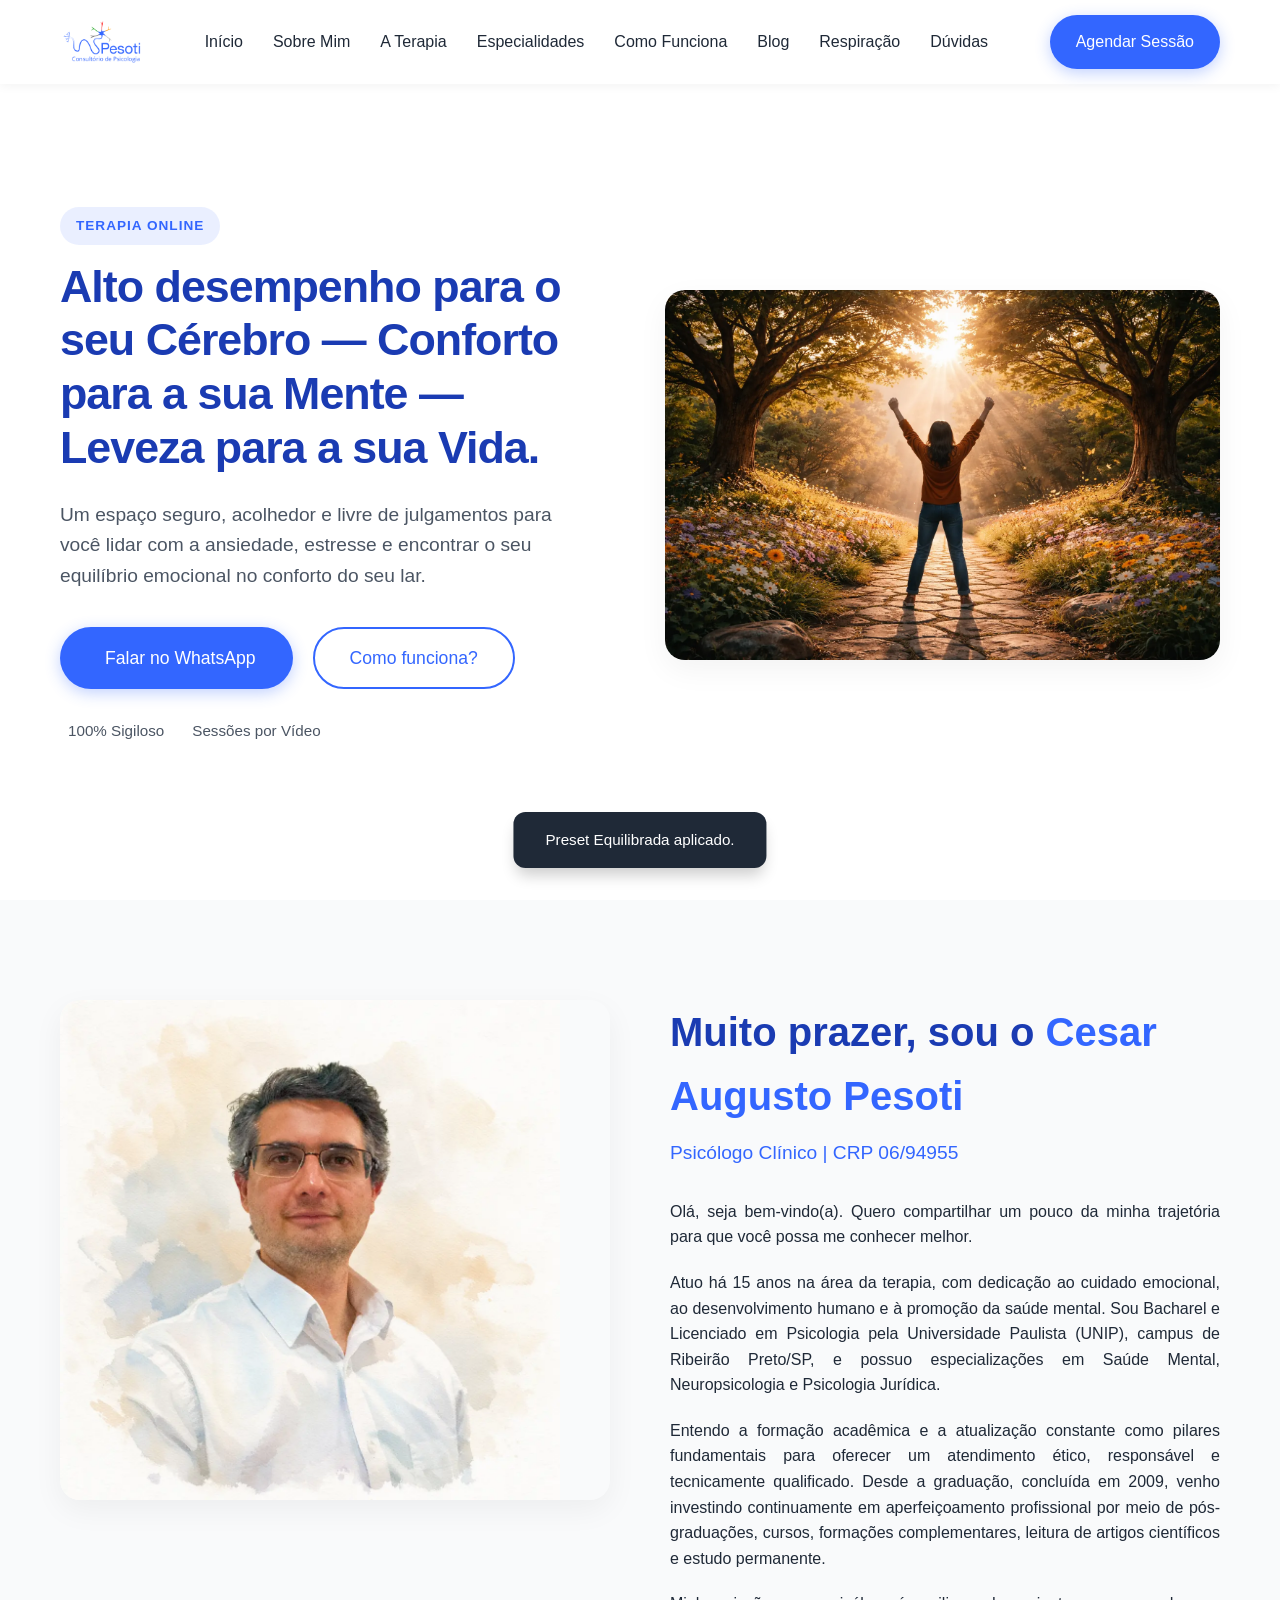
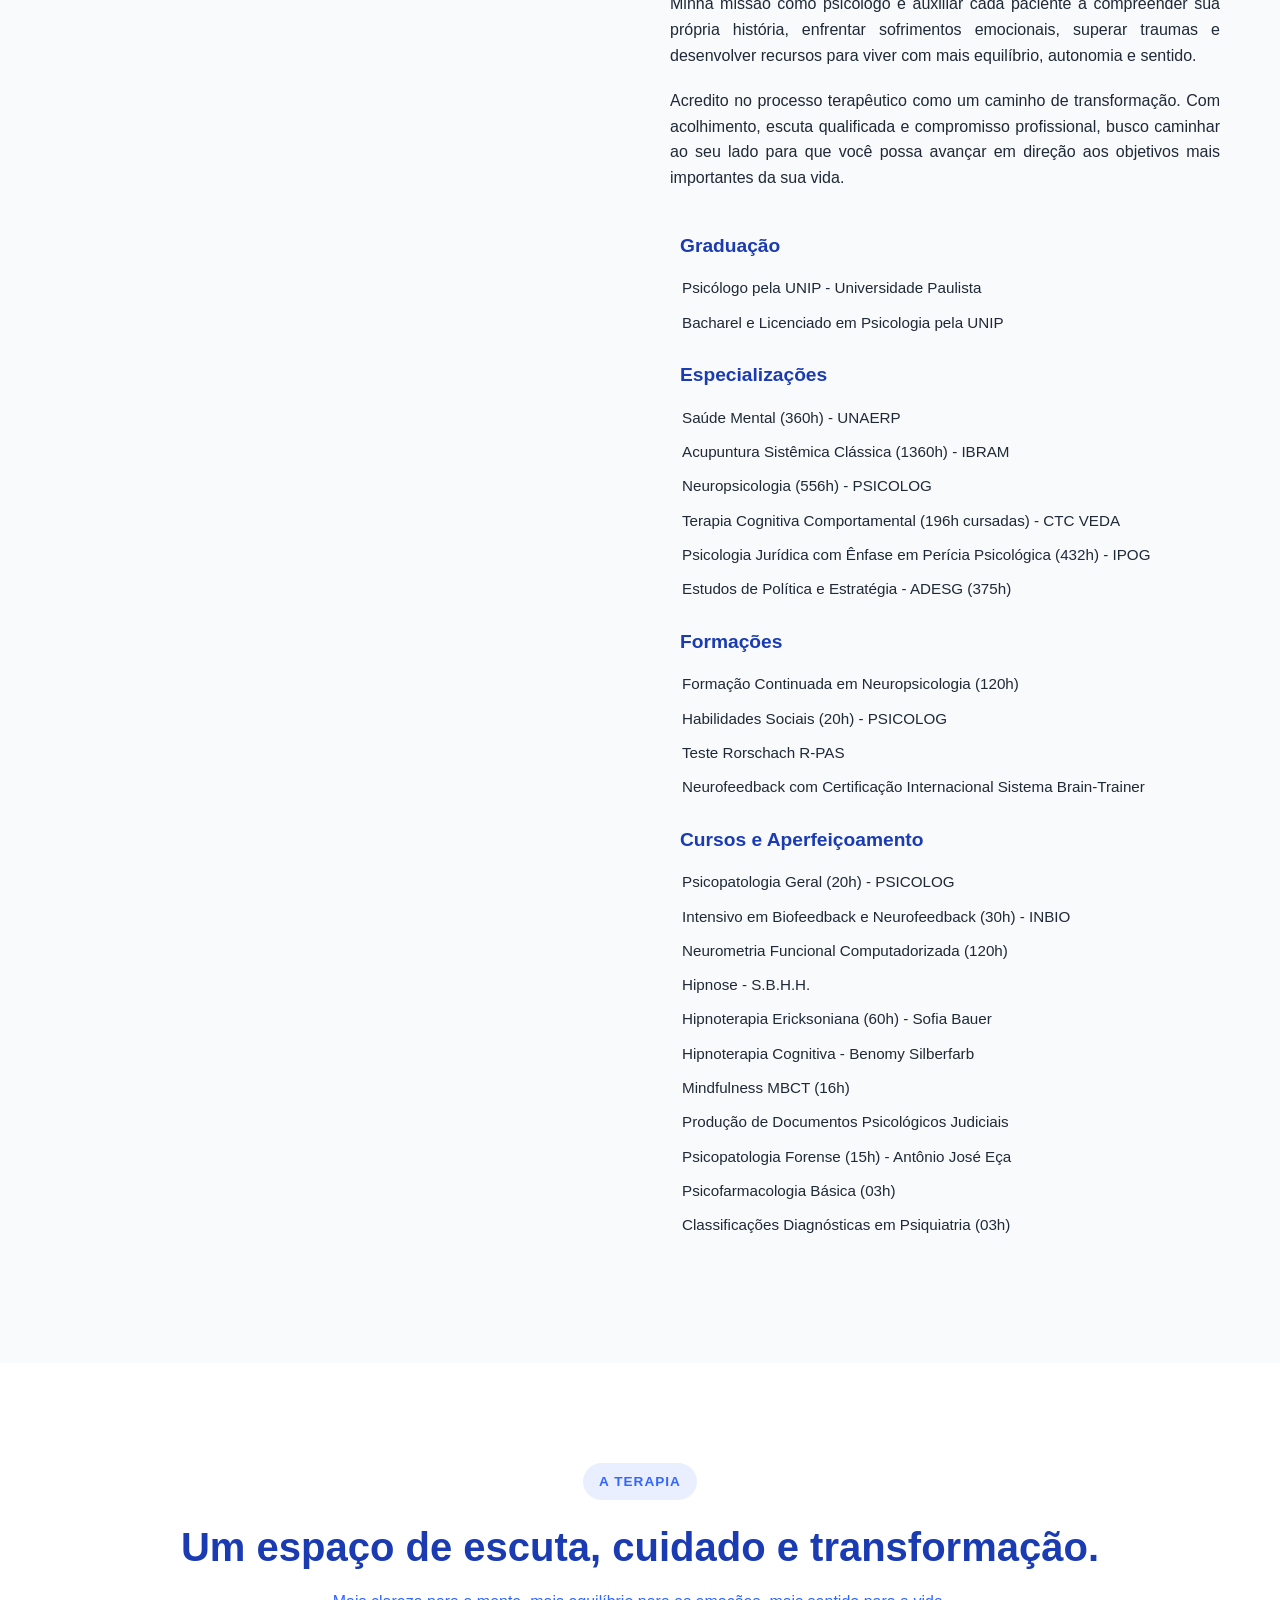
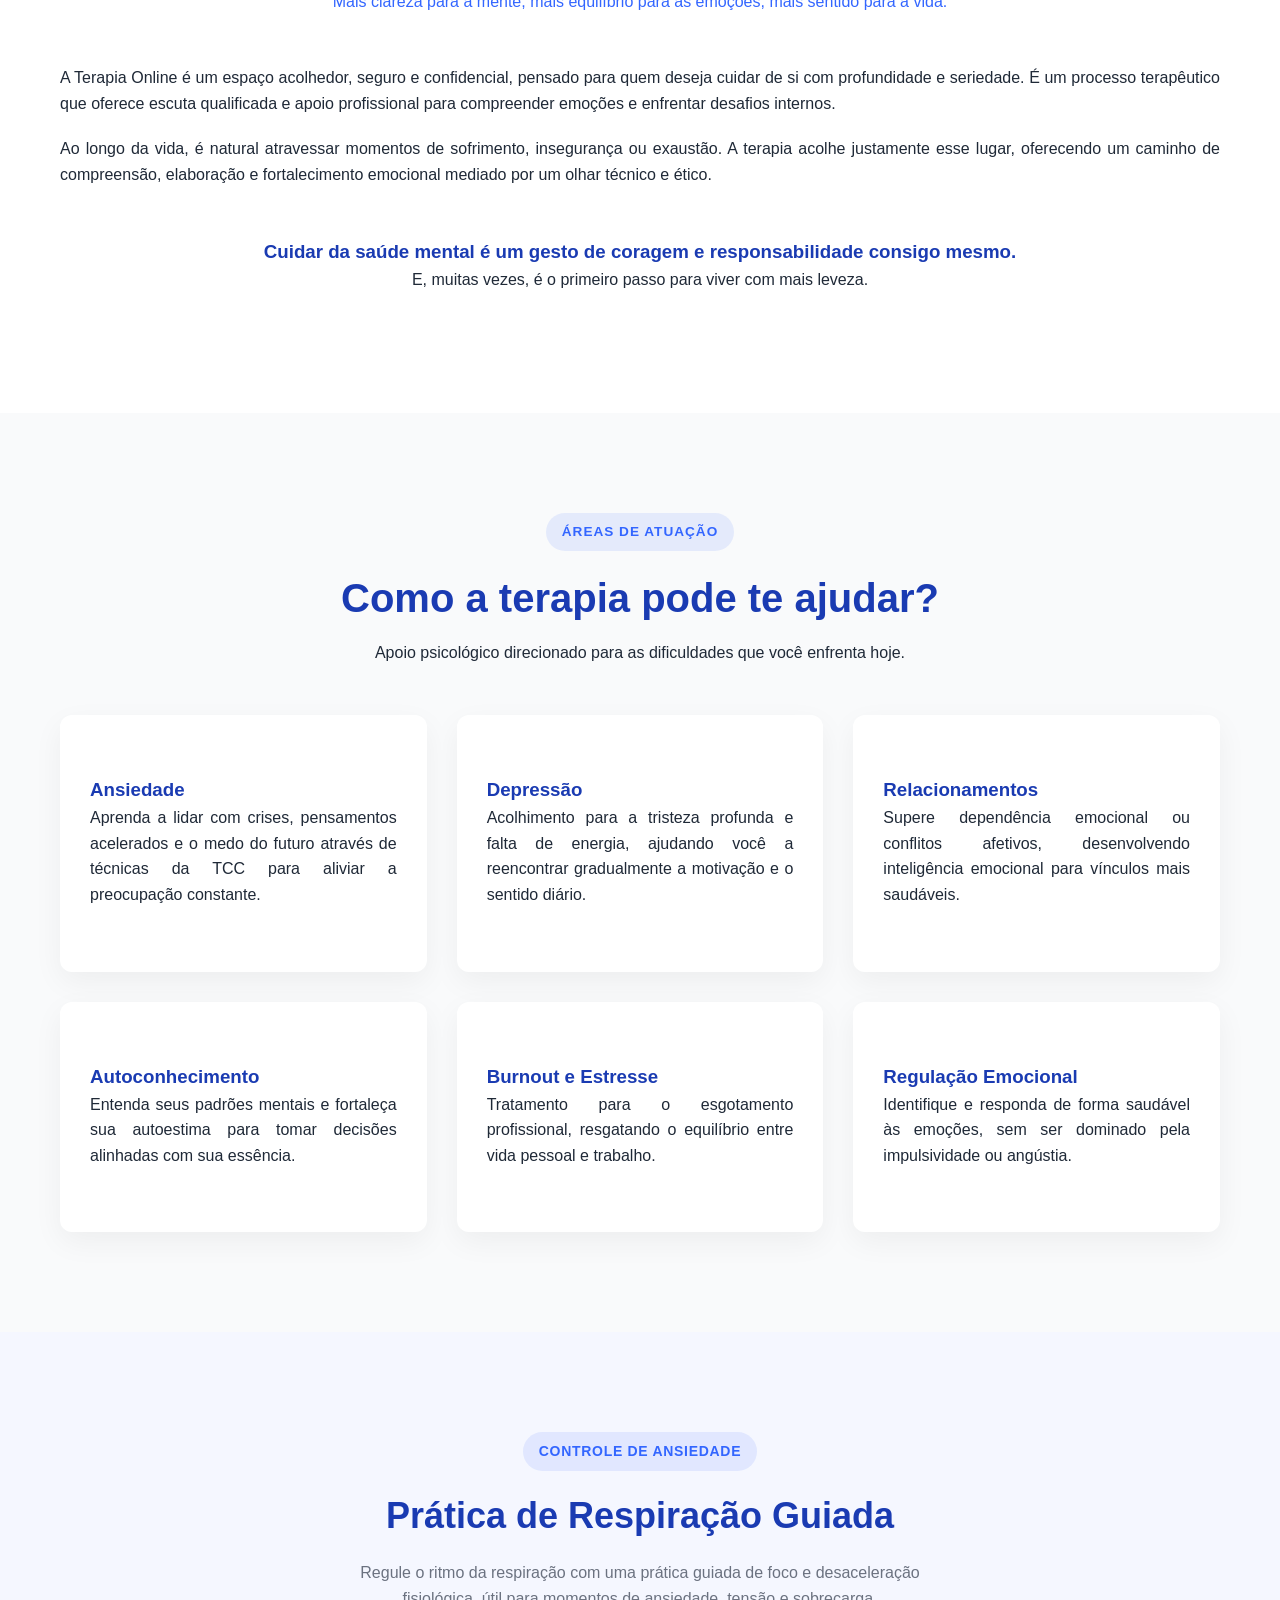
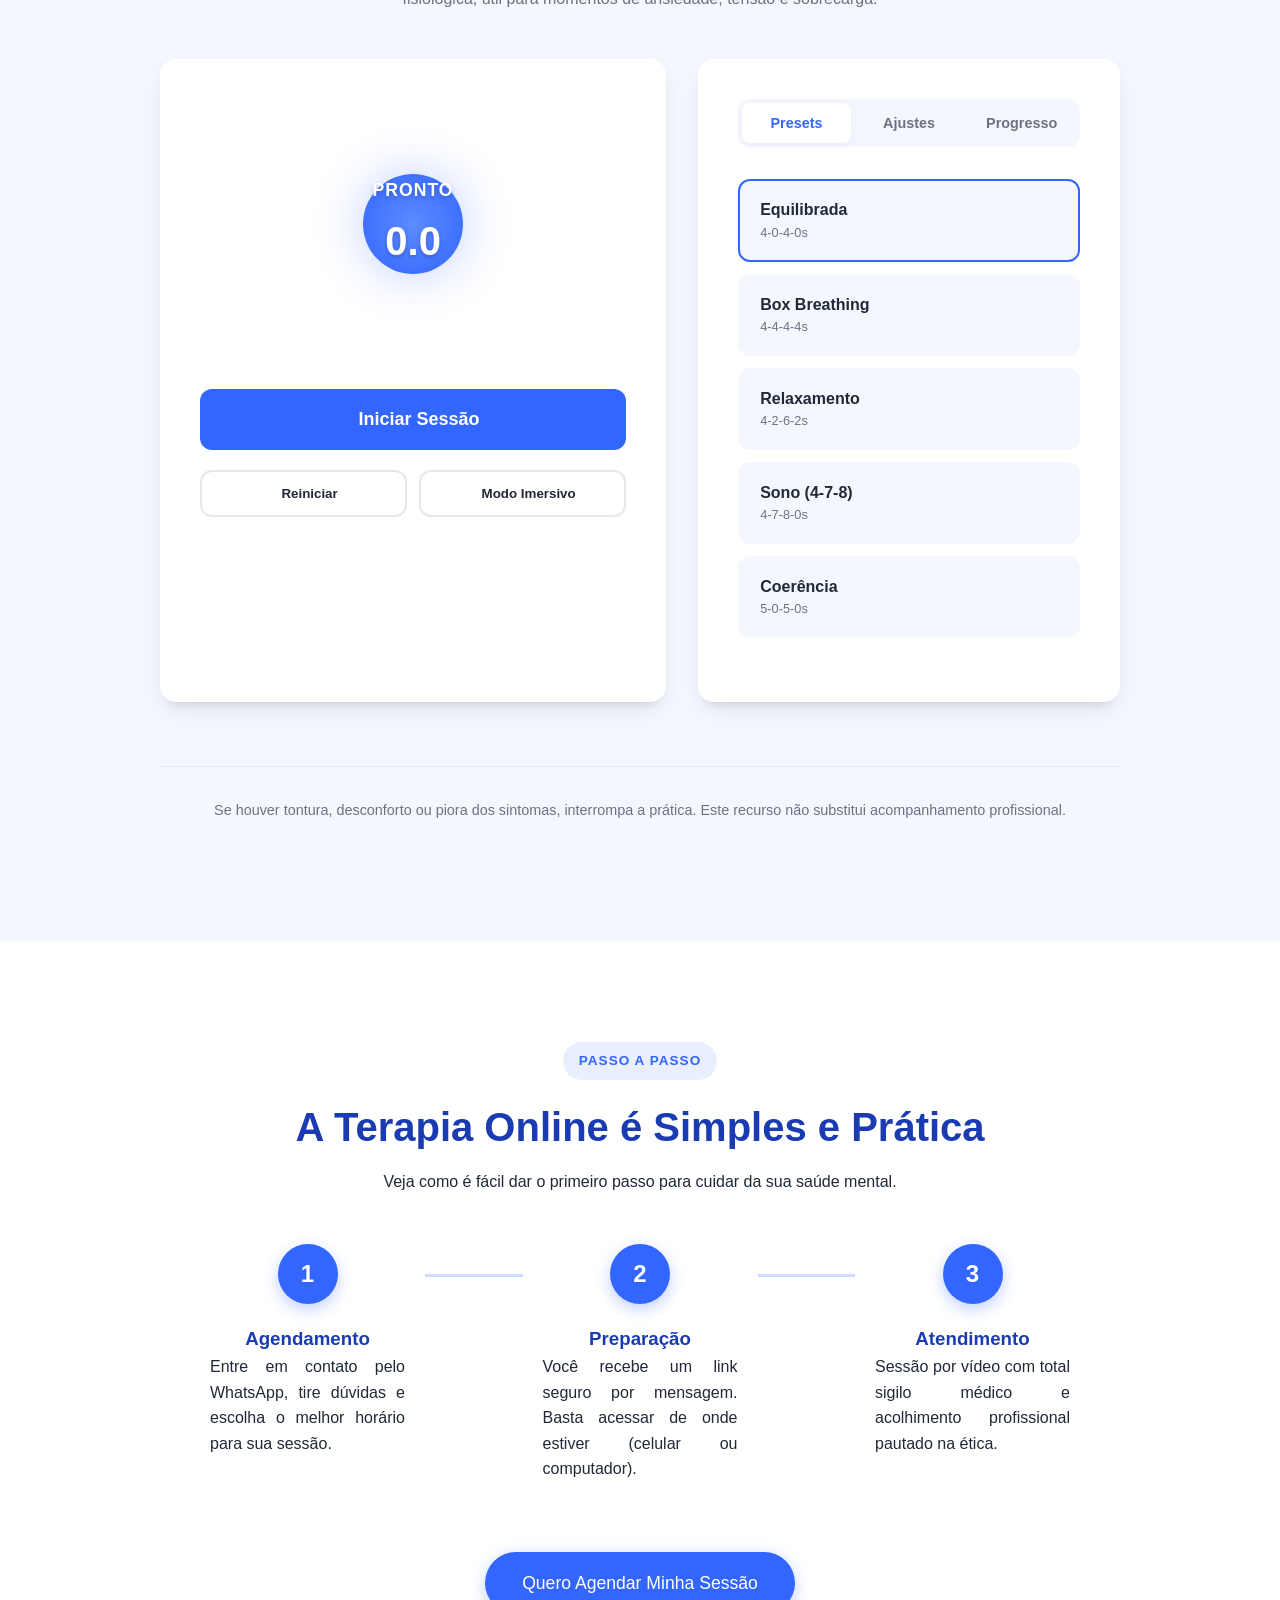
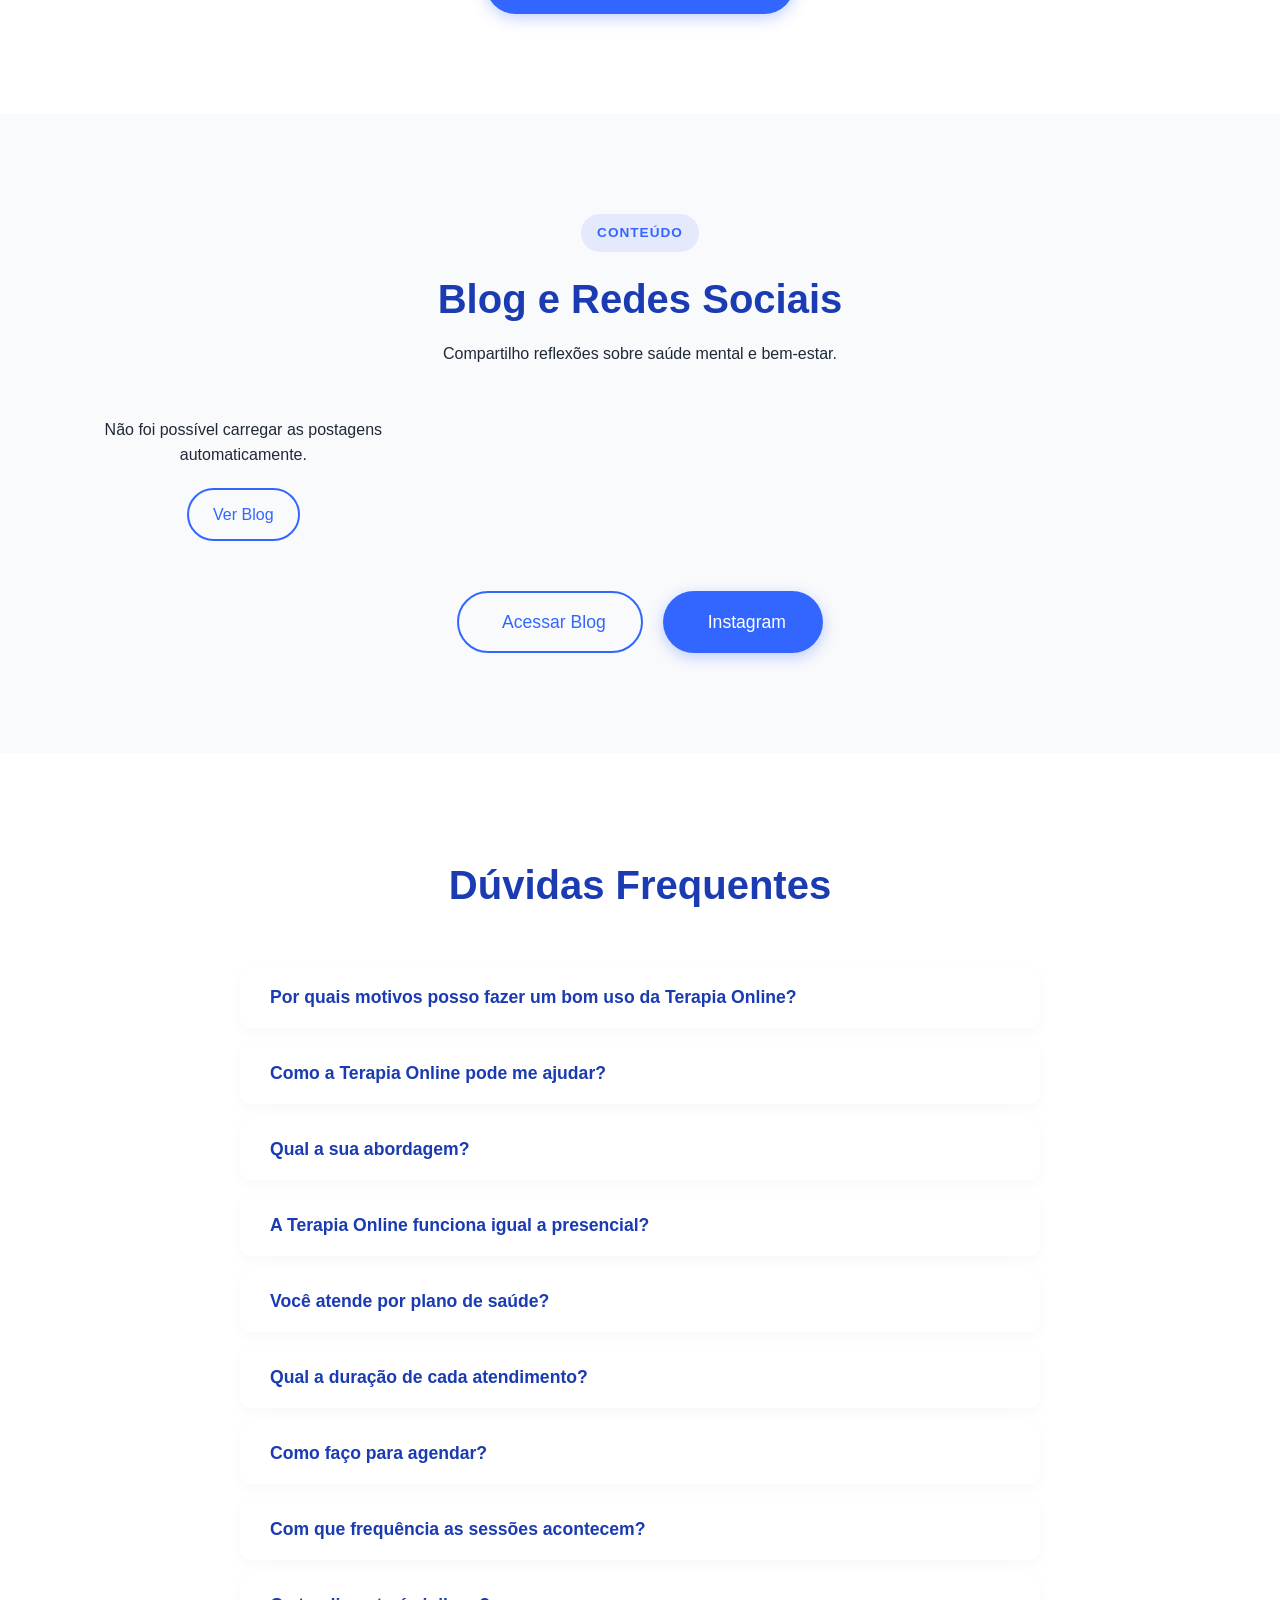
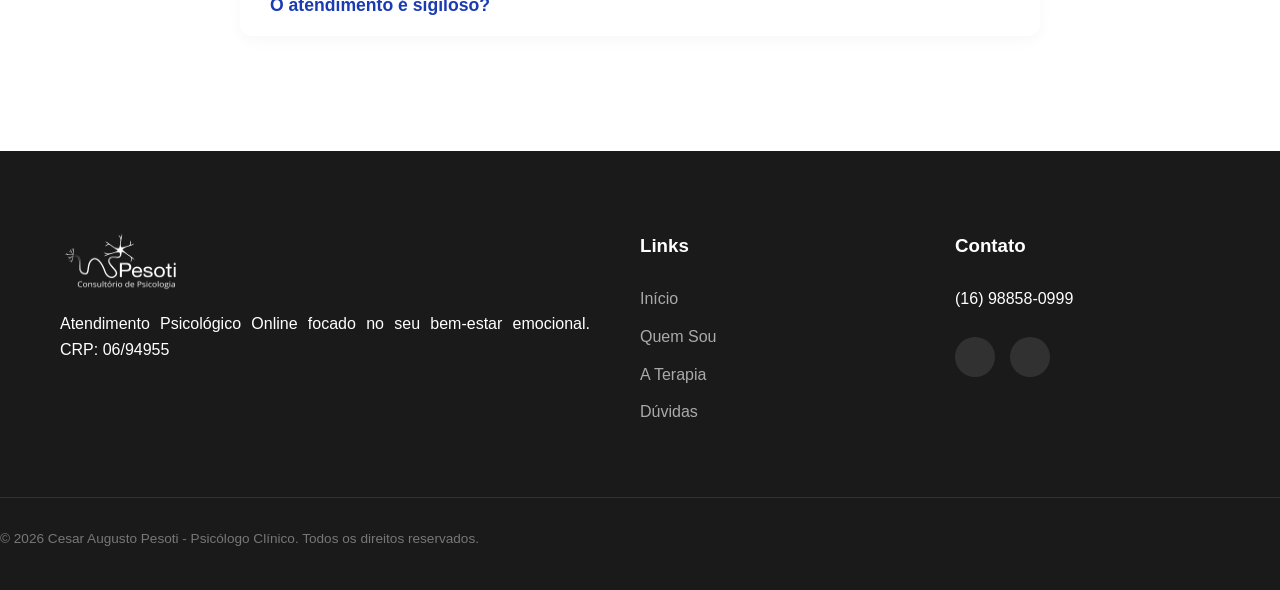
==== commit 79736713: "feat: remove non-functional Gerenciar Presets button" ====
--- a/index.html
+++ b/index.html
@@ -271,9 +271,6 @@
                             <div class="ca-preset-list" id="ca-preset-list">
                                 <!-- Presets injected by JS -->
                             </div>
-                            <button id="ca-btn-manage-presets" class="ca-btn ca-btn-text">
-                                <i class="fa-solid fa-gear" aria-hidden="true"></i> Gerenciar Presets
-                            </button>
                         </div>
 
                         <div class="ca-tab-content" id="ca-tab-config">
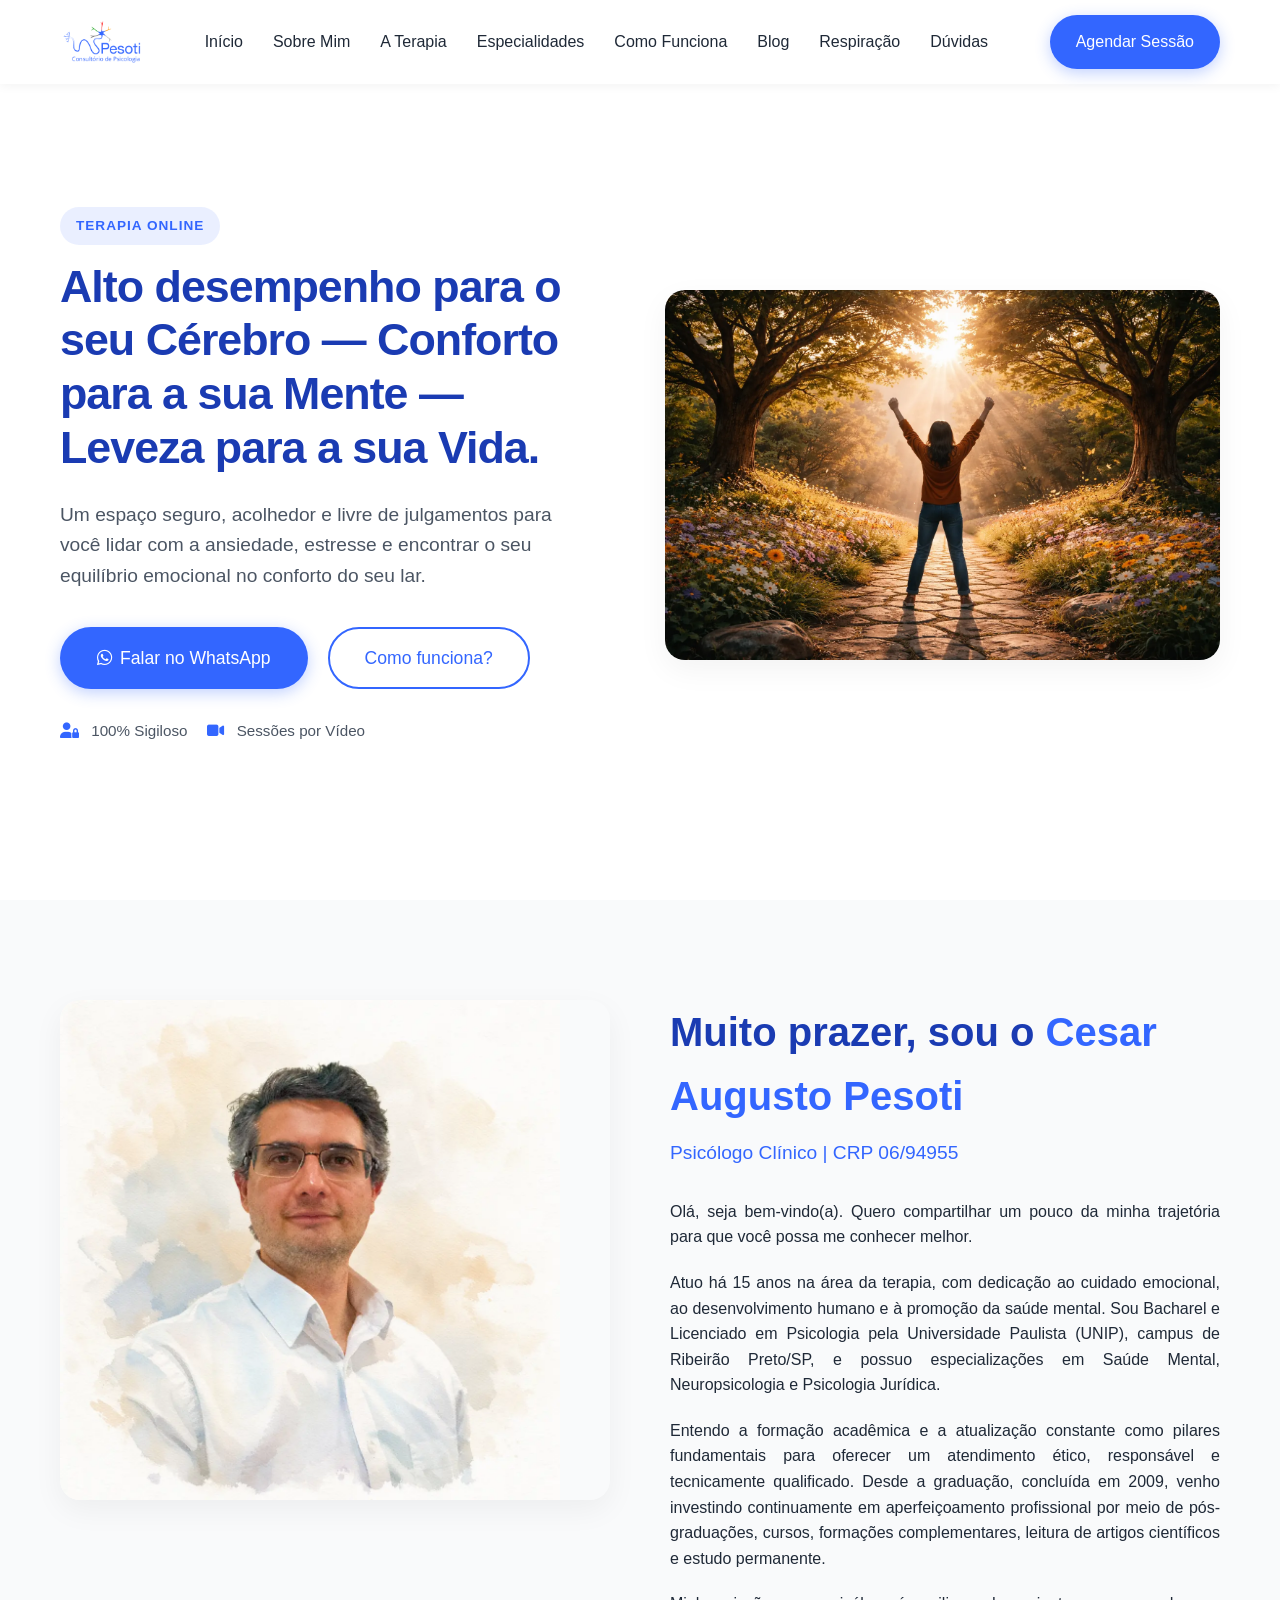
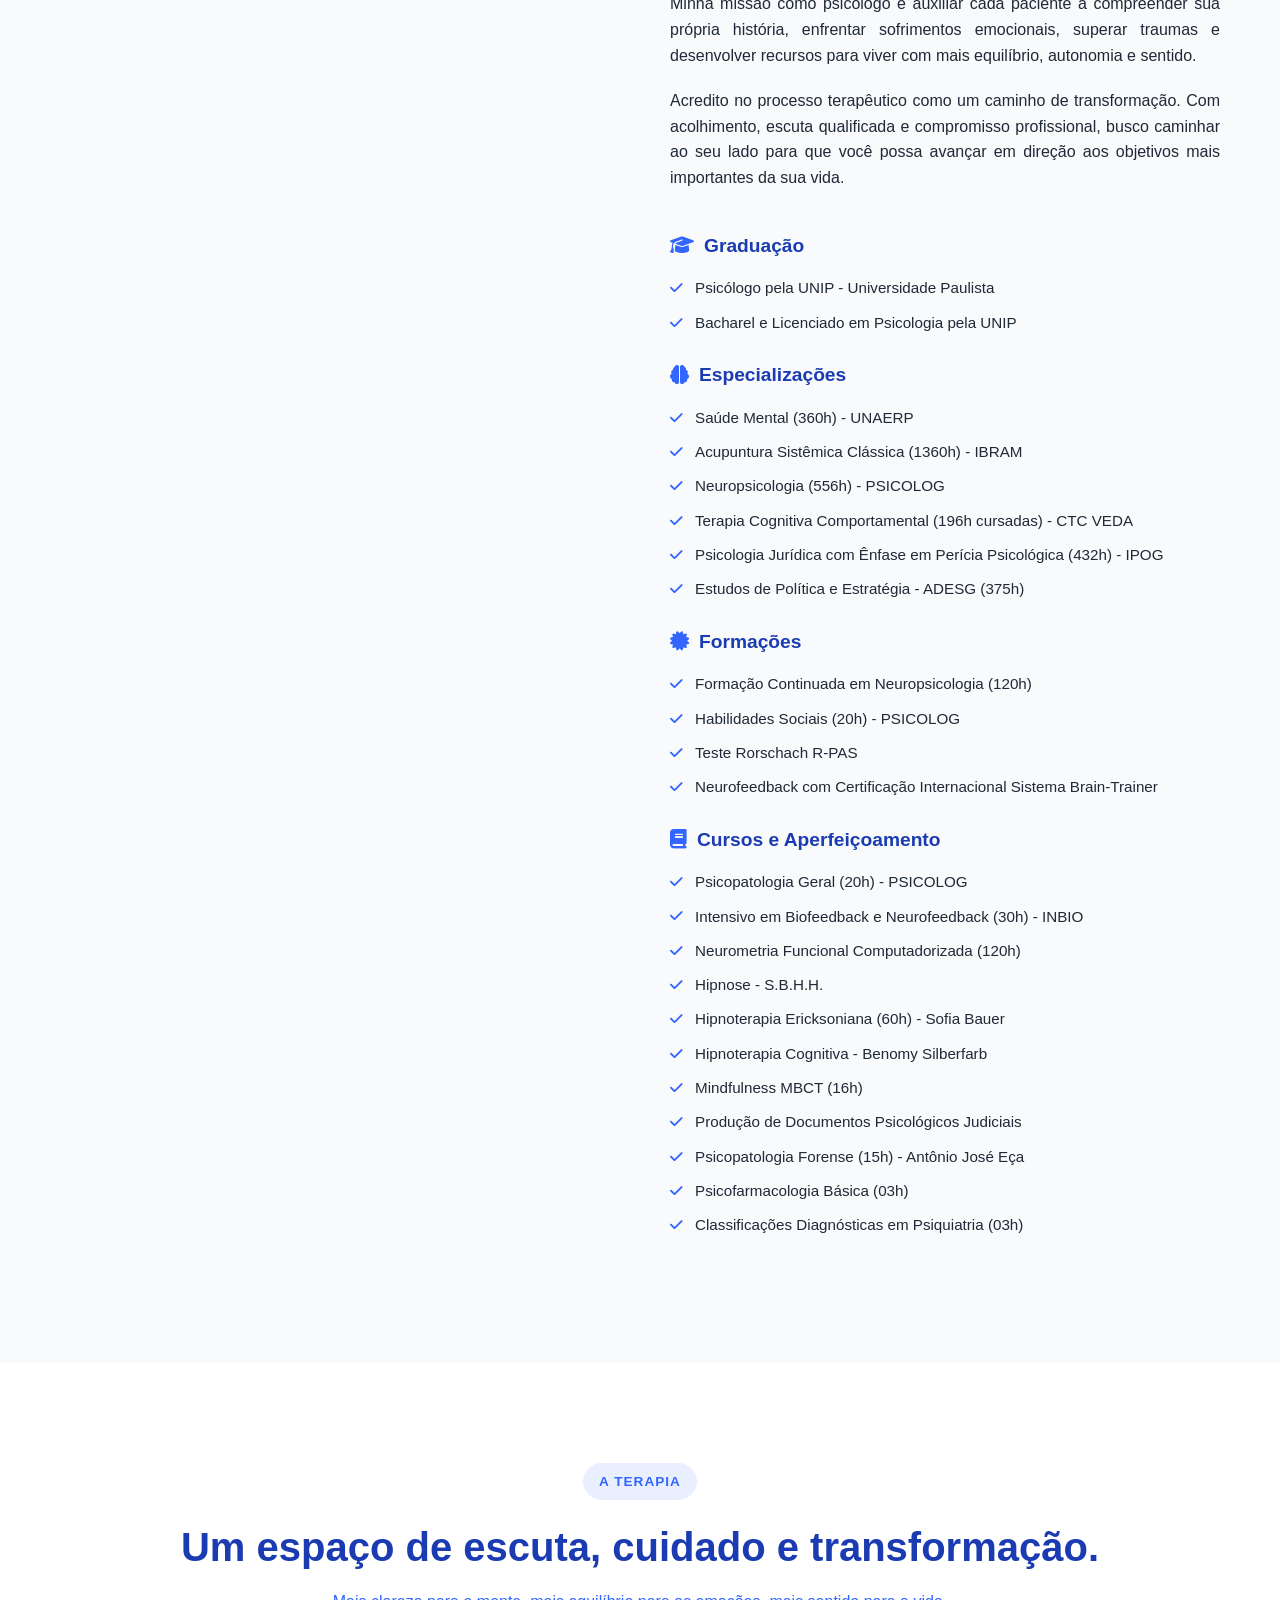
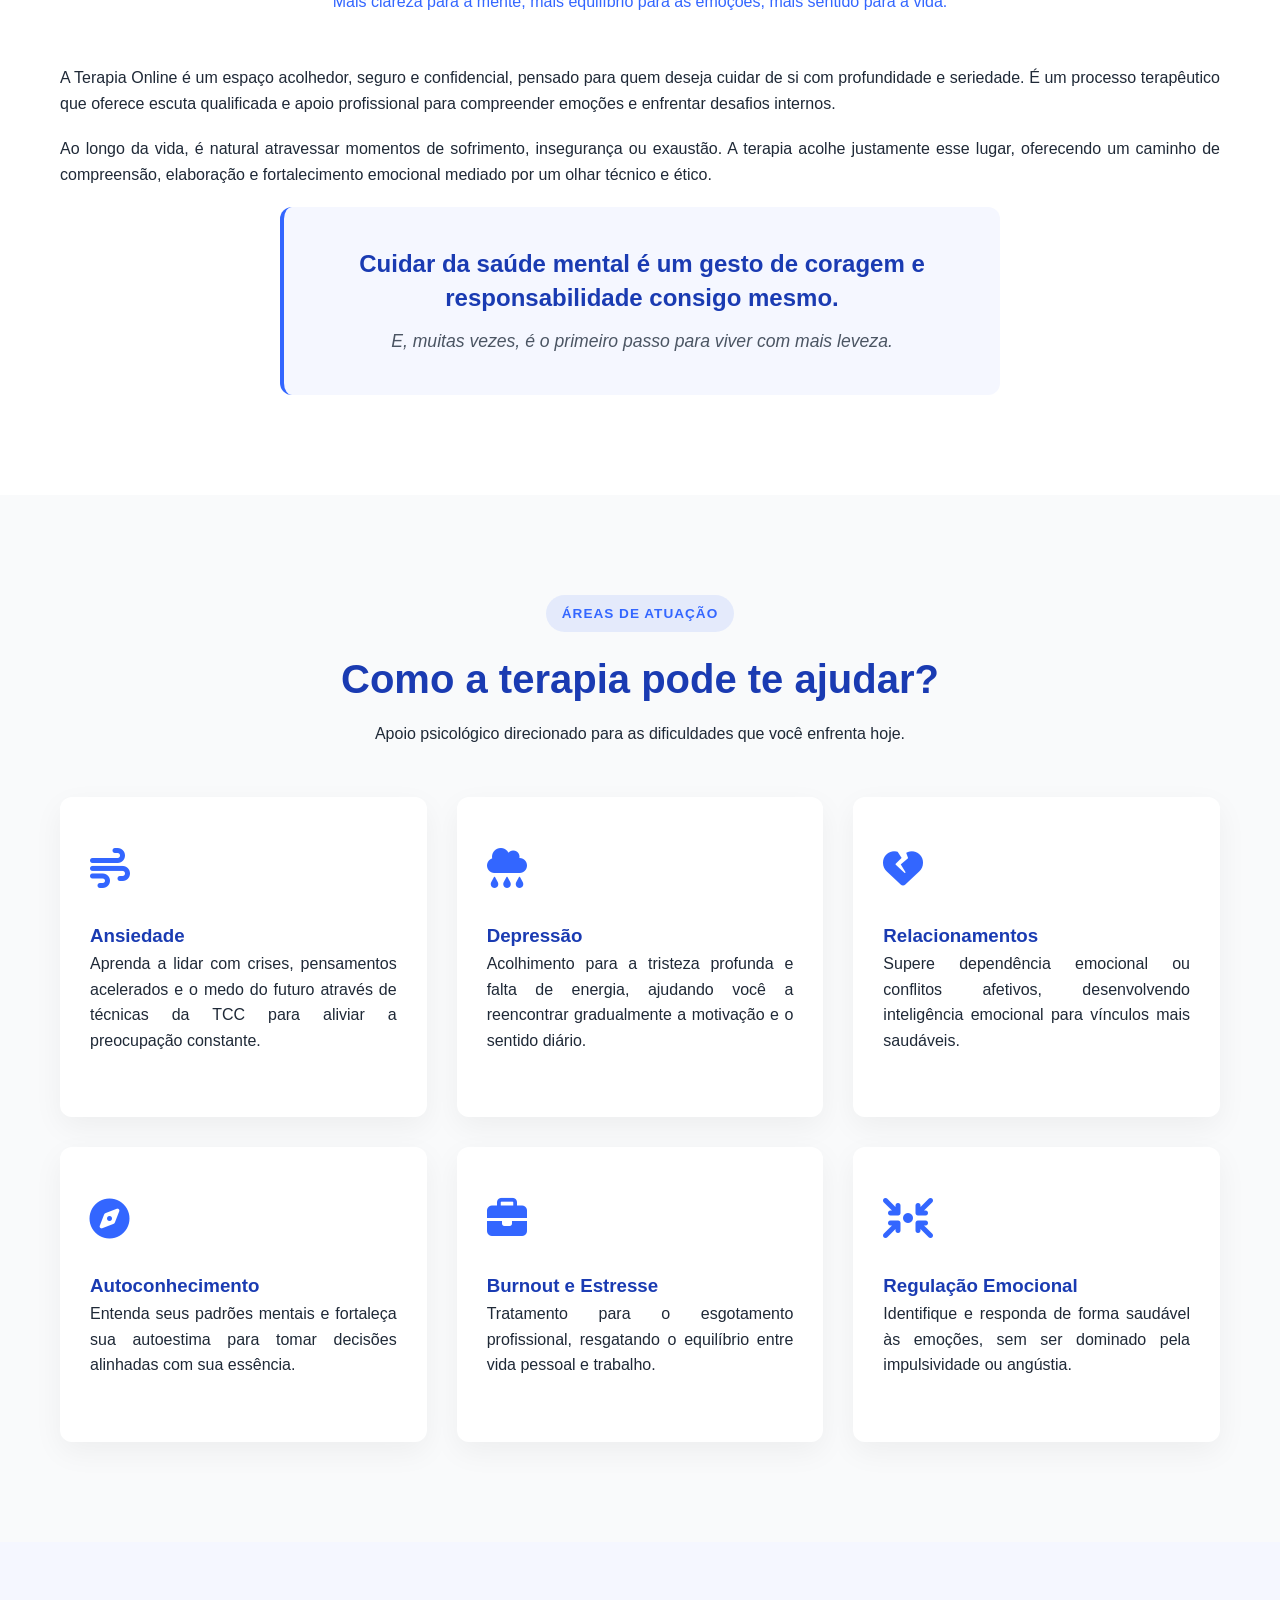
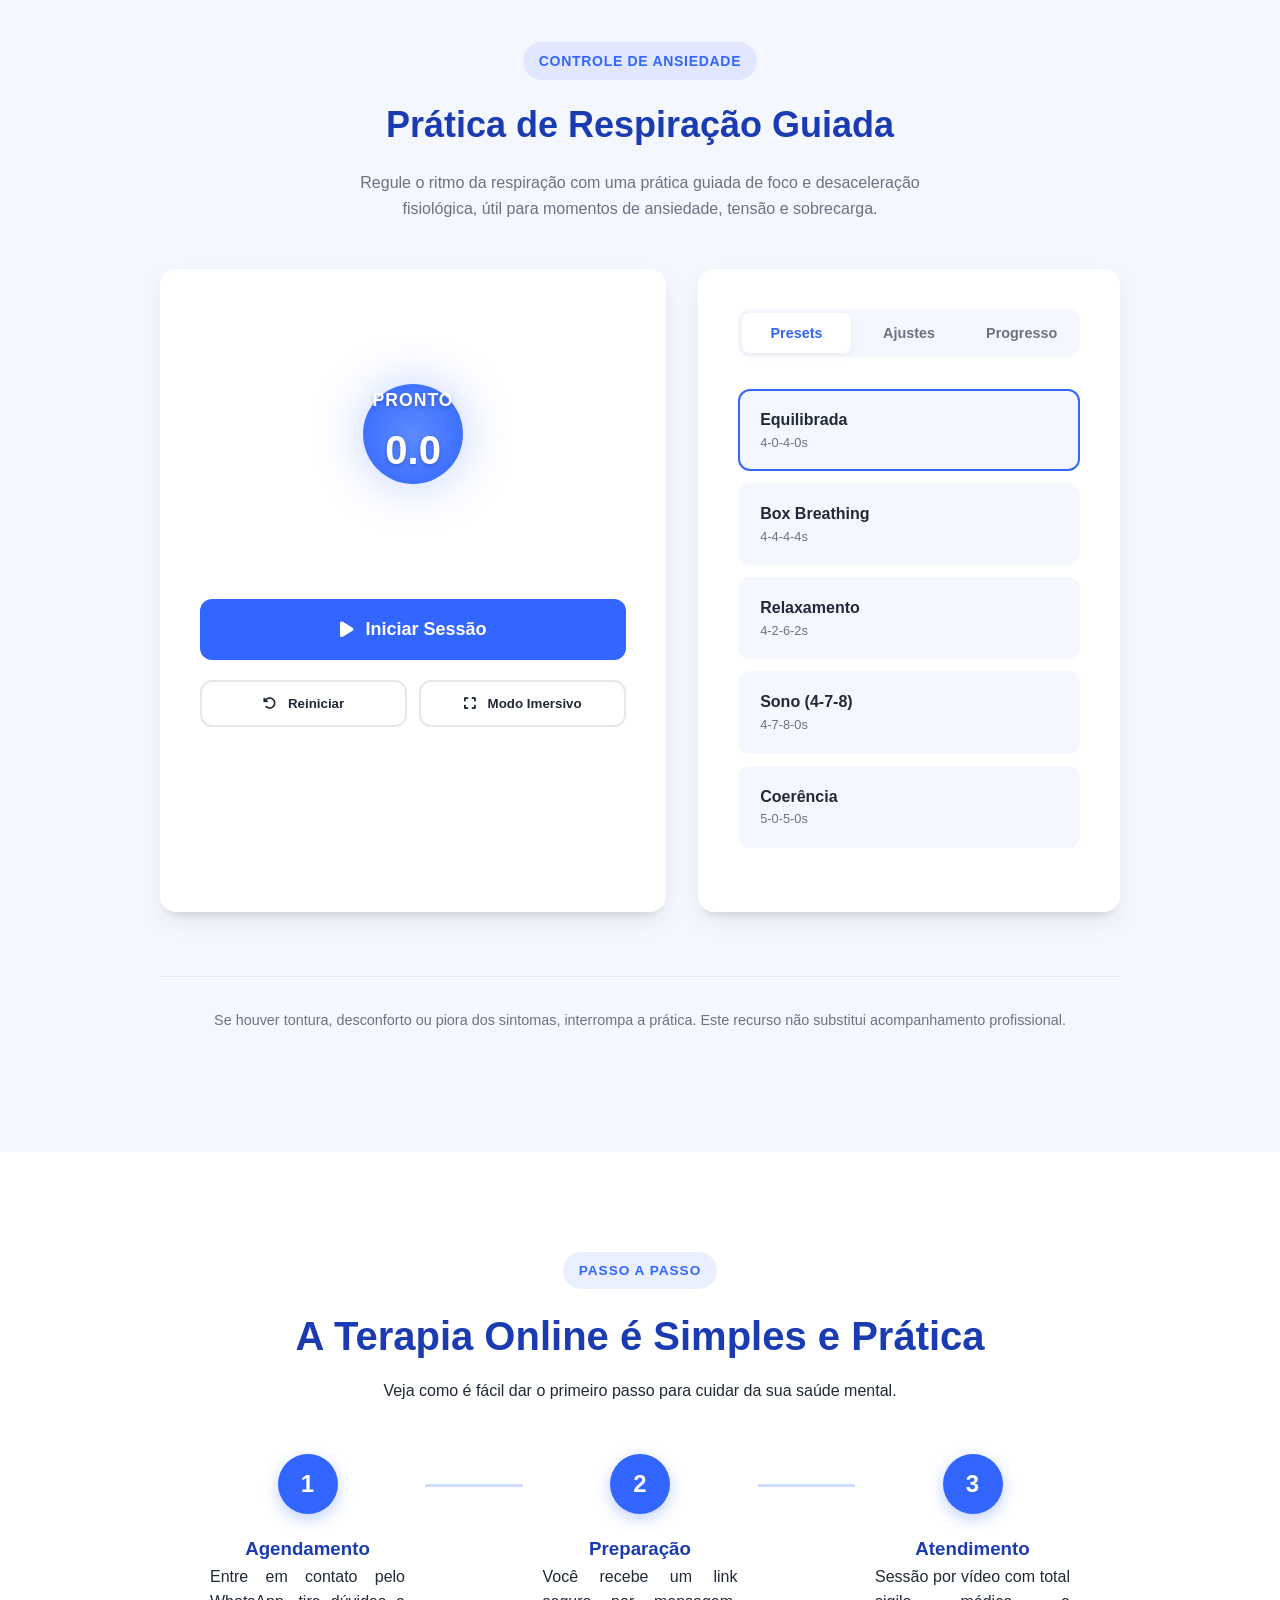
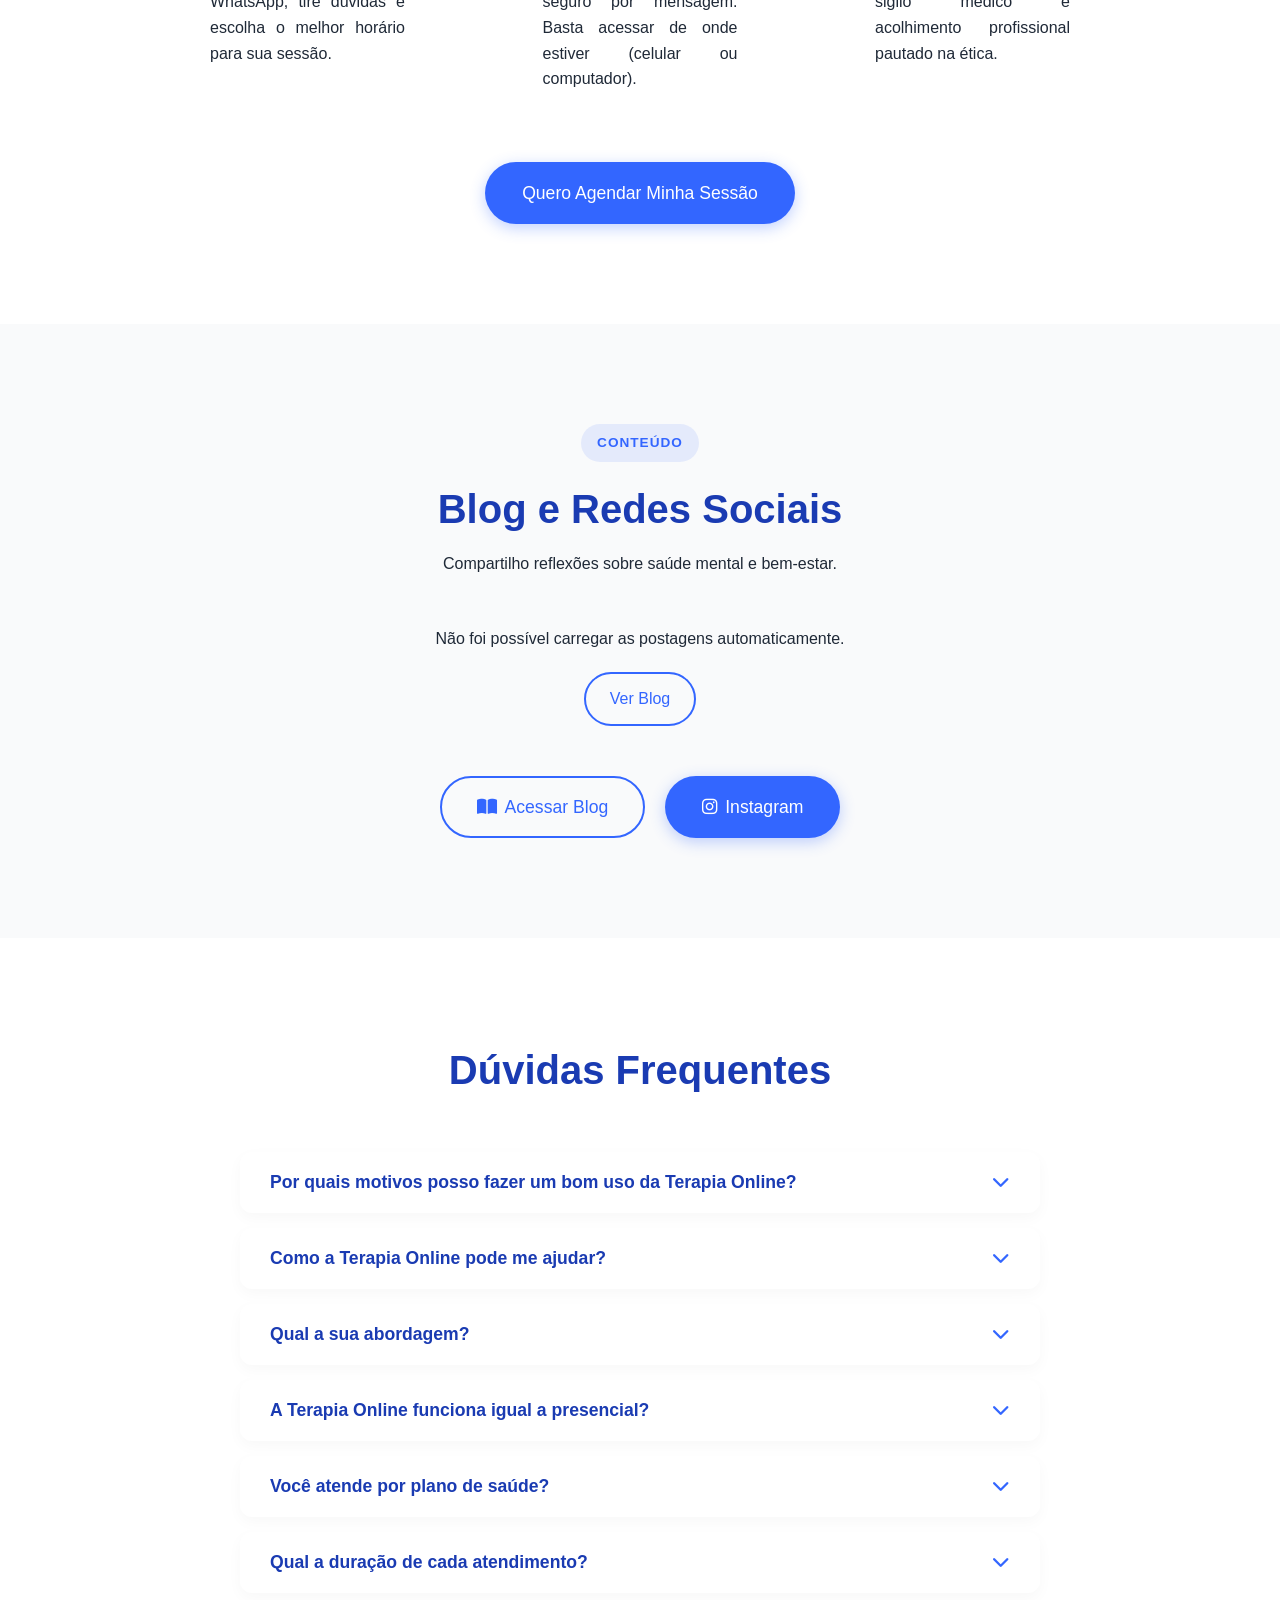
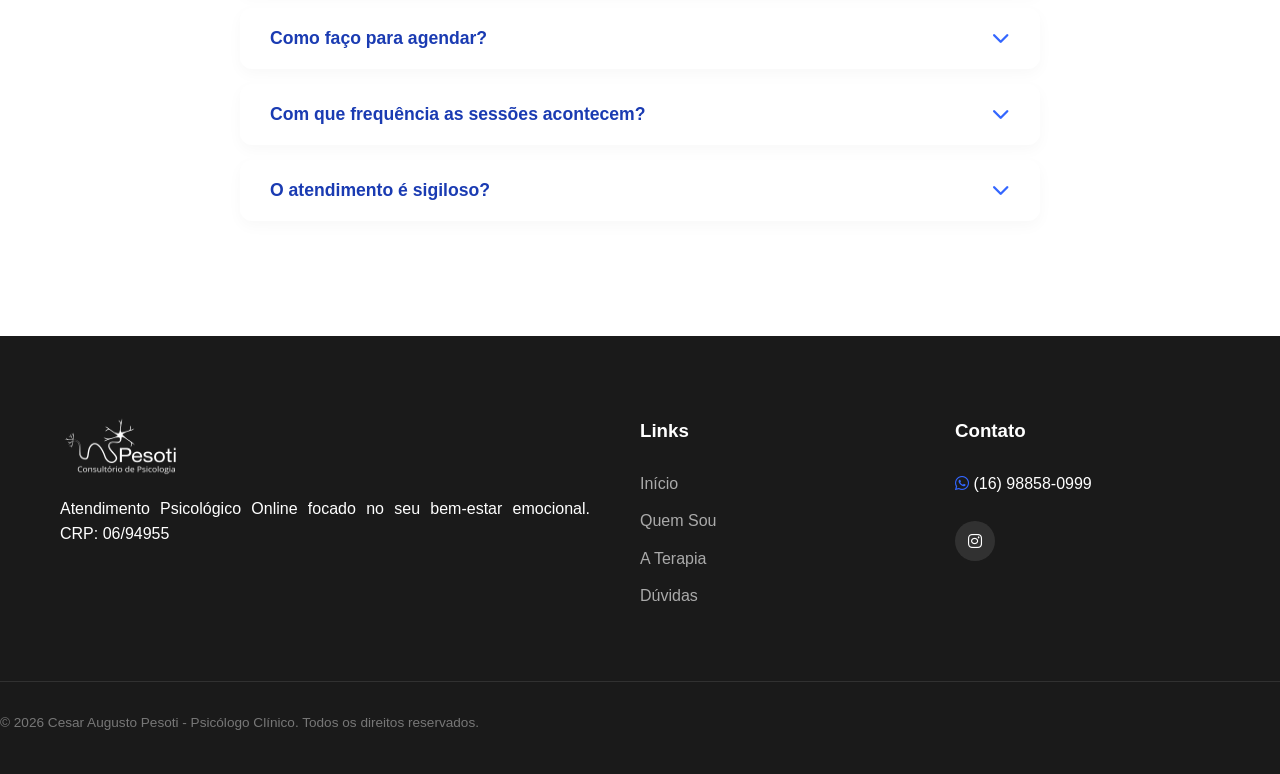
==== commit 91baaf26: "Refactor: Convert blog to simple list and implement cache-busting v2" ====
--- a/index.html
+++ b/index.html
@@ -27,11 +27,11 @@
     <meta property="og:description" content="Psicólogo Clínico online com 15 anos de experiência em Saúde Mental e Neuropsicologia.">
     <meta property="og:image" content="https://pesotipsicologonline.com.br/hero.webp">
 
-    <!-- FontAwesome (Otimizado via CSS) -->
-    <link rel="preconnect" href="https://cdnjs.cloudflare.com" crossorigin>
+    <!-- FontAwesome 6 (CDN Estável) -->
+    <link rel="stylesheet" href="https://cdnjs.cloudflare.com/ajax/libs/font-awesome/6.4.0/css/all.min.css" integrity="sha512-iecdLmaskl7CVkqkXNQ/ZH/XLlvWZOJyj7Yy7tcenmpD1ypASozpmT/E0iPtmFIB46ZmdtAc9eNBvH0H/ZpiBw==" crossorigin="anonymous" referrerpolicy="no-referrer" />
     
     <!-- CSS Principal -->
-    <link rel="stylesheet" href="style.css">
+    <link rel="stylesheet" href="style-v2.css">
 </head>
 
 <body>
@@ -560,7 +560,6 @@
                 <p><i class="fa-brands fa-whatsapp highlight" aria-hidden="true"></i> (16) 98858-0999</p>
                 <div class="social-links">
                     <a href="https://www.instagram.com/pesotineuropsi" target="_blank" rel="noopener noreferrer" aria-label="Instagram"><i class="fa-brands fa-instagram" aria-hidden="true"></i></a>
-                    <a href="#" target="_blank" rel="noopener noreferrer" aria-label="LinkedIn"><i class="fa-brands fa-linkedin-in" aria-hidden="true"></i></a>
                 </div>
             </div>
         </div>
@@ -570,7 +569,7 @@
     </footer>
 
     <!-- Arquivo de Script -->
-    <script src="script.js" defer></script>
+    <script src="script-v2.js" defer></script>
     <!-- Immersive Mode Overlay -->
     <div id="ca-overlay" class="ca-overlay" role="dialog" aria-modal="true" aria-labelledby="ca-overlay-title">
         <div class="ca-overlay-background"></div>
@@ -838,6 +837,20 @@
         border-color: var(--ca-primary);
     }
 
+    .ca-input {
+        width: 100%;
+        padding: 0.75rem;
+        border: 1px solid var(--ca-border);
+        border-radius: 10px;
+        font-size: 1rem;
+        transition: border-color 0.2s;
+    }
+
+    .ca-input:focus {
+        outline: none;
+        border-color: var(--ca-primary);
+    }
+
     .ca-toggles {
         display: grid;
         grid-template-columns: 1fr;
@@ -1095,13 +1108,16 @@
             db: null,
             activeSess: null,
             wakeLock: null,
-            audioCtx: null,
+            initialized: false,
             
             init() {
+                if (this.initialized) return;
                 this.setupUI();
                 this.setupPersistence();
                 this.setupEventListeners();
                 this.syncStats();
+                this.initialized = true;
+                this.bootTime = Date.now();
             },
 
             setupUI() {
@@ -1142,8 +1158,16 @@
                 this.renderPresets();
                 // Select first preset by default
                 if (this.presets.length > 0) {
+                    const firstPreset = this.presets[0];
                     const firstItem = this.els.presetList.querySelector('.ca-preset-item');
-                    if (firstItem) firstItem.click();
+                    
+                    this.els.inInsp.value = firstPreset.in;
+                    this.els.inHold1.value = firstPreset.h1;
+                    this.els.inExp.value = firstPreset.ex;
+                    this.els.inHold2.value = firstPreset.h2;
+                    this.syncStats();
+                    
+                    if (firstItem) firstItem.classList.add('active');
                 }
             },
 
@@ -1400,7 +1424,7 @@
                 this.presets.forEach(p => {
                     const item = document.createElement('div');
                     item.className = 'ca-preset-item';
-                    item.onclick = () => {
+                    item.onclick = (e) => {
                         if (this.state !== 'idle' && this.state !== 'ended') return;
                         this.els.inInsp.value = p.in;
                         this.els.inHold1.value = p.h1;
@@ -1409,7 +1433,9 @@
                         this.syncStats();
                         this.els.presetList.querySelectorAll('.ca-preset-item').forEach(i => i.classList.remove('active'));
                         item.classList.add('active');
-                        this.showToast(`Preset ${p.name} aplicado.`);
+                        if (e && e.isTrusted) {
+                            this.showToast(`Preset ${p.name} aplicado.`);
+                        }
                     };
                     
                     const info = document.createElement('div');
@@ -1420,6 +1446,7 @@
             },
 
             showToast(msg) {
+                if (!this.initialized || (Date.now() - this.bootTime < 2000)) return;
                 const toast = document.createElement('div');
                 toast.className = 'ca-toast';
                 toast.textContent = msg;
--- a/style-v2.css
+++ b/style-v2.css
@@ -0,0 +1,638 @@
+:root {
+    --primary-color: #3366FF; /* Azul Pesoti Oficial */
+    --primary-light: #5C8AFF;
+    --primary-dark: #1A3BB2;
+    --accent-color: #F5F7FF;
+    --bg-color: #FFFFFF;
+    --bg-light: #F9FAFB;
+    --text-main: #1F2937;
+    --text-muted: #4B5563;
+    --white: #FFFFFF;
+    --font-heading: 'Helvetica NeueLT Std', 'Helvetica Neue', Helvetica, Arial, sans-serif;
+    --font-body: 'Helvetica NeueLT Std', 'Helvetica Neue', Helvetica, Arial, sans-serif;
+    --transition-fast: 0.3s ease;
+    --transition-slow: 0.6s ease;
+    --border-radius: 12px;
+    --box-shadow: 0 10px 30px rgba(0, 0, 0, 0.05);
+    
+    /* Z-index mapping */
+    --z-navbar: 1000;
+}
+
+/* Reset and Global Base */
+* {
+    margin: 0;
+    padding: 0;
+    box-sizing: border-box;
+}
+
+html {
+    scroll-behavior: smooth;
+    font-size: 16px;
+}
+
+body {
+    font-family: var(--font-body);
+    background-color: var(--bg-color);
+    color: var(--text-main);
+    line-height: 1.6;
+    overflow-x: hidden;
+    -webkit-font-smoothing: antialiased;
+}
+
+h1, h2, h3, h4, .logo {
+    font-family: var(--font-heading);
+    color: var(--primary-dark);
+}
+
+a {
+    text-decoration: none;
+    color: inherit;
+    transition: var(--transition-fast);
+}
+
+img {
+    max-width: 100%;
+    height: auto;
+    display: block;
+}
+
+.container {
+    max-width: 1200px;
+    margin: 0 auto;
+    padding: 0 20px;
+}
+
+.section {
+    padding: 100px 0;
+}
+
+.bg-light {
+    background-color: var(--bg-light);
+}
+
+/* Typography Utilities */
+p {
+    text-align: justify;
+    margin-bottom: 20px;
+}
+
+.text-center { text-align: center !important; }
+.text-center p, .text-center h1, .text-center h2, .text-center h3 { text-align: center; }
+
+.highlight { color: var(--primary-color); }
+.mt-5 { margin-top: 50px; }
+.mb-5 { margin-bottom: 50px; }
+
+/* Buttons */
+.btn {
+    display: inline-flex;
+    align-items: center;
+    justify-content: center;
+    gap: 8px;
+    padding: 12px 24px;
+    border-radius: 50px;
+    font-weight: 500;
+    transition: all var(--transition-fast);
+    cursor: pointer;
+    border: 2px solid transparent;
+}
+
+.btn-primary {
+    background-color: var(--primary-color);
+    color: var(--white);
+    box-shadow: 0 4px 15px rgba(51, 102, 255, 0.3);
+}
+
+.btn-primary:hover {
+    background-color: var(--primary-dark);
+    transform: translateY(-2px);
+    box-shadow: 0 6px 20px rgba(51, 102, 255, 0.4);
+}
+
+.btn-outline {
+    background-color: transparent;
+    color: var(--primary-color);
+    border-color: var(--primary-color);
+}
+
+.btn-outline:hover {
+    background-color: var(--primary-color);
+    color: var(--white);
+}
+
+.btn-large {
+    padding: 15px 35px;
+    font-size: 1.1rem;
+}
+
+.badge {
+    display: inline-block;
+    background-color: rgba(51, 102, 255, 0.1);
+    color: var(--primary-color);
+    padding: 8px 16px;
+    border-radius: 20px;
+    font-size: 0.85rem;
+    font-weight: 600;
+    margin-bottom: 15px;
+    text-transform: uppercase;
+    letter-spacing: 1px;
+}
+
+/* Navbar */
+.navbar {
+    position: fixed;
+    top: 0;
+    left: 0;
+    width: 100%;
+    background-color: rgba(255, 255, 255, 0.95);
+    backdrop-filter: blur(10px);
+    z-index: var(--z-navbar);
+    padding: 15px 0;
+    transition: all 0.3s ease;
+    box-shadow: 0 2px 10px rgba(0, 0, 0, 0.05);
+}
+
+.navbar.scrolled {
+    padding: 10px 0;
+    box-shadow: 0 5px 20px rgba(0, 0, 0, 0.1);
+}
+
+.nav-container {
+    display: flex;
+    justify-content: space-between;
+    align-items: center;
+}
+
+.img-logo {
+    height: 45px;
+    width: auto;
+    object-fit: contain;
+}
+
+.nav-links {
+    display: flex;
+    gap: 30px;
+}
+
+.nav-links a {
+    font-weight: 500;
+    color: var(--text-main);
+    position: relative;
+}
+
+.nav-links a::after {
+    content: '';
+    position: absolute;
+    bottom: -5px;
+    left: 0;
+    width: 0;
+    height: 2px;
+    background-color: var(--primary-color);
+    transition: var(--transition-fast);
+}
+
+.nav-links a:hover { color: var(--primary-color); }
+.nav-links a:hover::after { width: 100%; }
+
+.mobile-menu-btn {
+    display: none;
+    background: none;
+    border: none;
+    font-size: 1.5rem;
+    color: var(--primary-dark);
+    cursor: pointer;
+}
+
+/* Hero Section */
+.hero {
+    padding-top: 150px;
+    padding-bottom: 100px;
+    min-height: 100vh;
+    display: flex;
+    align-items: center;
+}
+
+.hero-container {
+    display: flex;
+    align-items: center;
+    gap: 50px;
+}
+
+.hero-content { flex: 1; }
+
+.hero-content h1 {
+    font-size: clamp(2rem, 5vw, 2.8rem);
+    line-height: 1.2;
+    margin-bottom: 25px;
+    letter-spacing: -1px;
+}
+
+.hero-content p {
+    font-size: 1.2rem;
+    color: var(--text-muted);
+    margin-bottom: 35px;
+    max-width: 90%;
+    text-align: left;
+}
+
+.hero-buttons {
+    display: flex;
+    gap: 20px;
+    margin-bottom: 30px;
+    flex-wrap: wrap;
+}
+
+.trust-indicators {
+    display: flex;
+    gap: 20px;
+    color: var(--text-muted);
+    font-size: 0.95rem;
+}
+
+.trust-item i {
+    color: var(--primary-color);
+    margin-right: 8px;
+}
+
+.hero-image { flex: 1; position: relative; }
+
+.image-wrapper {
+    position: relative;
+    border-radius: 20px;
+    overflow: hidden;
+    box-shadow: var(--box-shadow);
+}
+
+/* Sobre Mim & Resume */
+.sobre-container {
+    display: flex;
+    align-items: flex-start;
+    gap: 60px;
+}
+
+.sobre-image { flex: 1; position: sticky; top: 120px; }
+
+.sobre-content { flex: 1; }
+
+.section-title { font-size: 2.5rem; margin-bottom: 10px; }
+
+.subtitle {
+    font-size: 1.2rem;
+    color: var(--primary-color);
+    margin-bottom: 30px;
+    font-weight: 500;
+}
+
+.resume-section { margin-top: 40px; }
+.resume-section h4 {
+    margin-bottom: 15px;
+    font-size: 1.2rem;
+    display: flex;
+    align-items: center;
+    gap: 10px;
+}
+
+.features-list { list-style: none; margin-bottom: 25px; }
+
+.features-list li {
+    margin-bottom: 10px;
+    display: flex;
+    align-items: center;
+    gap: 12px;
+    font-size: 0.95rem;
+}
+
+.features-list i {
+    color: var(--primary-color);
+    font-size: 0.9rem;
+}
+
+/* Especialidades Grid */
+.cards-grid {
+    display: grid;
+    grid-template-columns: repeat(auto-fit, minmax(300px, 1fr));
+    gap: 30px;
+}
+
+.card {
+    background: var(--white);
+    padding: 40px 30px;
+    border-radius: var(--border-radius);
+    box-shadow: var(--box-shadow);
+    transition: var(--transition-fast);
+    border-bottom: 4px solid transparent;
+}
+
+.card:hover {
+    transform: translateY(-10px);
+    border-bottom-color: var(--primary-color);
+}
+
+.card-icon {
+    font-size: 2.5rem;
+    color: var(--primary-color);
+    margin-bottom: 20px;
+}
+
+/* Como Funciona */
+.steps-container {
+    display: flex;
+    justify-content: space-between;
+    max-width: 900px;
+    margin: 40px auto;
+}
+
+.step { flex: 1; text-align: center; padding: 0 20px; }
+
+.step-number {
+    width: 60px;
+    height: 60px;
+    background-color: var(--primary-color);
+    color: var(--white);
+    border-radius: 50%;
+    display: flex;
+    justify-content: center;
+    align-items: center;
+    font-size: 1.5rem;
+    font-weight: 700;
+    margin: 0 auto 20px;
+    box-shadow: 0 5px 15px rgba(51, 102, 255, 0.3);
+}
+
+.step-connector {
+    flex: 0.5;
+    height: 3px;
+    background-color: var(--primary-light);
+    opacity: 0.3;
+    margin-top: 30px;
+}
+
+
+/* FAQ Accordion */
+.accordion { max-width: 800px; margin: 0 auto; }
+
+.accordion-item {
+    margin-bottom: 15px;
+    border-radius: var(--border-radius);
+    background-color: var(--white);
+    box-shadow: 0 5px 15px rgba(0, 0, 0, 0.03);
+    overflow: hidden;
+}
+
+.accordion-header {
+    width: 100%;
+    padding: 20px 30px;
+    text-align: left;
+    background: none;
+    border: none;
+    font-size: 1.1rem;
+    font-weight: 600;
+    color: var(--primary-dark);
+    cursor: pointer;
+    display: flex;
+    justify-content: space-between;
+    align-items: center;
+}
+
+.accordion-header i {
+    color: var(--primary-color);
+    transition: transform 0.3s ease;
+}
+
+.accordion-header[aria-expanded="true"] i { transform: rotate(180deg); }
+
+.accordion-content {
+    max-height: 0;
+    overflow: hidden;
+    transition: all 0.3s ease;
+    padding: 0 30px;
+}
+
+.faq-tag {
+    display: inline-block;
+    background-color: rgba(51, 102, 255, 0.1);
+    color: var(--primary-dark);
+    border: 1px solid rgba(51, 102, 255, 0.2);
+    padding: 6px 14px;
+    border-radius: 20px;
+    font-size: 0.85rem;
+    margin: 4px;
+}
+
+/* Footer */
+.footer {
+    background-color: #1a1a1a;
+    color: #fff;
+    padding: 80px 0 20px;
+}
+
+.footer-container {
+    display: grid;
+    grid-template-columns: 2fr 1fr 1fr;
+    gap: 50px;
+}
+
+.img-logo-footer {
+    height: 60px;
+    filter: brightness(0) invert(1);
+    margin-bottom: 20px;
+}
+
+.footer h3 { color: #fff; margin-bottom: 25px; }
+
+.footer ul { list-style: none; }
+.footer ul li { margin-bottom: 12px; }
+.footer ul a { color: #aaa; }
+.footer ul a:hover { color: var(--primary-light); }
+
+.social-links { display: flex; gap: 15px; margin-top: 25px; }
+
+.social-links a {
+    width: 40px;
+    height: 40px;
+    background: rgba(255, 255, 255, 0.1);
+    border-radius: 50%;
+    display: flex;
+    align-items: center;
+    justify-content: center;
+}
+
+.footer-bottom {
+    text-align: center;
+    padding-top: 30px;
+    margin-top: 60px;
+    border-top: 1px solid rgba(255, 255, 255, 0.1);
+    color: #777;
+    font-size: 0.85rem;
+}
+
+/* Animations visibility */
+.fade-in, .slide-in-left, .slide-in-right {
+    opacity: 0;
+    transition: all 0.8s cubic-bezier(0.165, 0.84, 0.44, 1);
+}
+
+.fade-in { transform: translateY(30px); }
+.slide-in-left { transform: translateX(-50px); }
+.slide-in-right { transform: translateX(50px); }
+
+.fade-in.visible, .slide-in-left.visible, .slide-in-right.visible {
+    opacity: 1;
+    transform: translate(0, 0);
+}
+
+.delay-1 { transition-delay: 0.2s; }
+.delay-2 { transition-delay: 0.4s; }
+
+/* Highlight Box — Seção PsiOnline */
+.highlight-box {
+    background-color: var(--accent-color);
+    border-left: 4px solid var(--primary-color);
+    border-radius: var(--border-radius);
+    padding: 40px;
+    max-width: 720px;
+    margin: 0 auto;
+}
+
+.highlight-title {
+    font-size: 1.5rem;
+    font-family: var(--font-heading);
+    color: var(--primary-dark);
+    margin-bottom: 12px;
+    line-height: 1.4;
+}
+
+.highlight-subtitle {
+    font-size: 1.1rem;
+    color: var(--text-muted);
+    margin-bottom: 0;
+    font-style: italic;
+}
+
+/* Responsive */
+@media (max-width: 992px) {
+    .container { padding: 0 30px; }
+    .hero-container, .sobre-container { flex-direction: column; text-align: center; }
+    .hero-content p { margin: 0 auto 30px; text-align: center; }
+    .hero-buttons, .trust-indicators { justify-content: center; }
+    .sobre-image { position: relative; top: 0; order: 2; margin-top: 40px; }
+    .footer-container { grid-template-columns: 1fr 1fr; }
+}
+
+@media (max-width: 768px) {
+    .section { padding: 60px 0; }
+    
+    .nav-links {
+        position: absolute;
+        top: 100%;
+        left: 0;
+        width: 100%;
+        background-color: var(--white);
+        flex-direction: column;
+        padding: 30px 20px;
+        gap: 20px;
+        box-shadow: 0 10px 10px rgba(0, 0, 0, 0.05);
+        clip-path: polygon(0 0, 100% 0, 100% 0, 0 0);
+        transition: clip-path 0.4s ease-in-out;
+        display: flex; /* Ensure it's flex when active */
+    }
+
+    .nav-links.active {
+        clip-path: polygon(0 0, 100% 0, 100% 100%, 0 100%);
+    }
+
+    .mobile-menu-btn { display: block; }
+    .nav-btn { display: none; }
+
+    .hero-content h1 { font-size: 2.2rem; }
+    .hero-buttons { flex-direction: column; }
+    .cards-grid { grid-template-columns: 1fr; }
+
+    .steps-container {
+        flex-direction: column;
+        align-items: center;
+        gap: 40px;
+    }
+
+    .step-connector { display: none; }
+
+    .footer-container {
+        grid-template-columns: 1fr;
+        gap: 30px;
+    }
+}
+
+/* --- Blog Feed Styles (Simple List) --- */
+.blog-links-list {
+    list-style: none;
+    max-width: 800px;
+    margin: 40px auto 0;
+    padding: 0;
+    display: flex;
+    flex-direction: column;
+    gap: 15px;
+}
+
+.blog-link-item {
+    background: var(--white);
+    border-radius: var(--border-radius);
+    box-shadow: var(--box-shadow);
+    transition: var(--transition-fast);
+}
+
+.blog-link-item:hover {
+    transform: translateX(10px);
+    box-shadow: 0 5px 20px rgba(51, 102, 255, 0.1);
+}
+
+.blog-link-anchor {
+    display: flex;
+    align-items: center;
+    padding: 20px 30px;
+    gap: 20px;
+    color: var(--primary-dark);
+    font-weight: 500;
+}
+
+.blog-link-anchor i:first-child {
+    font-size: 1.5rem;
+    color: var(--primary-color);
+    opacity: 0.7;
+}
+
+.blog-link-title {
+    flex-grow: 1;
+    text-align: left;
+    font-size: 1.1rem;
+    line-height: 1.4;
+}
+
+.blog-link-anchor i:last-child {
+    font-size: 0.9rem;
+    color: var(--text-muted);
+    transition: var(--transition-fast);
+}
+
+.blog-link-item:hover .blog-link-anchor i:last-child {
+    color: var(--primary-color);
+    transform: translate(3px, -3px);
+}
+
+.blog-loading {
+    padding: 50px;
+    color: var(--text-muted);
+    font-style: italic;
+    text-align: center;
+}
+
+@media (max-width: 768px) {
+    .blog-link-anchor {
+        padding: 15px 20px;
+        gap: 15px;
+    }
+    .blog-link-title {
+        font-size: 1rem;
+    }
+}
+
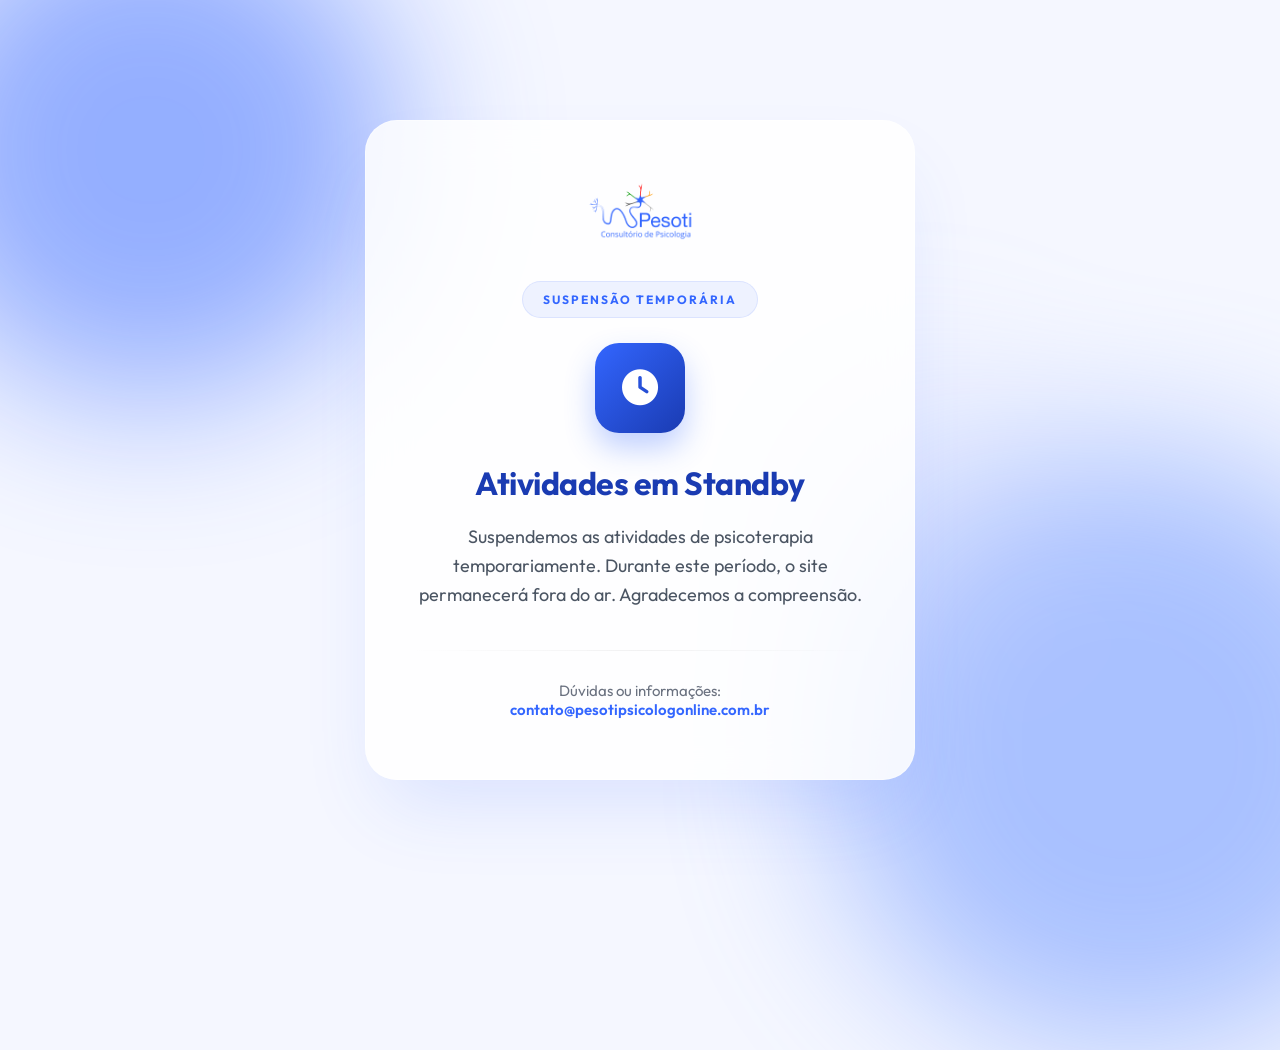
==== commit 4e00ce05: "feat: ativação do modo de manutenção" ====
--- a/index.html
+++ b/index.html
@@ -2,6 +2,15 @@
 <html lang="pt-BR">
 
 <head>
+    <meta charset="UTF-8">
+    <script>
+        // Redirecionamento para modo manutenção (GitHub Pages)
+        if (window.location.pathname !== '/manutencao.html') {
+            window.location.href = '/manutencao.html';
+        }
+    </script>
+    <link rel="preconnect" href="https://cdnjs.cloudflare.com">
+    <link rel="preconnect" href="https://www.googletagmanager.com">
     <script>(function (w, d, s, l, i) {
             w[l] = w[l] || []; w[l].push({
                 'gtm.start':
@@ -10,7 +19,6 @@
                 j = d.createElement(s), dl = l != 'dataLayer' ? '&l=' + l : ''; j.async = true; j.src =
                     'https://www.googletagmanager.com/gtm.js?id=' + i + dl; f.parentNode.insertBefore(j, f);
         })(window, document, 'script', 'dataLayer', 'GTM-5CCSRNWB');</script>
-    <meta charset="UTF-8">
     <meta name="viewport" content="width=device-width, initial-scale=1.0">
     <title>Cesar Pesoti | Psicólogo Online | CRP 06/94955</title>
     <meta name="description"
@@ -27,11 +35,96 @@
     <meta property="og:description" content="Psicólogo Clínico online com 15 anos de experiência em Saúde Mental e Neuropsicologia.">
     <meta property="og:image" content="https://pesotipsicologonline.com.br/hero.webp">
 
+    <!-- Twitter Card -->
+    <meta name="twitter:card" content="summary_large_image">
+    <meta name="twitter:site" content="@PesotiNeuroPsi">
+    <meta name="twitter:title" content="Cesar Pesoti | Psicólogo Online | CRP 06/94955">
+    <meta name="twitter:description" content="Psicólogo Clínico online com 15 anos de experiência em Saúde Mental e Neuropsicologia.">
+    <meta name="twitter:image" content="https://pesotipsicologonline.com.br/hero.webp">
+
     <!-- FontAwesome 6 (CDN Estável) -->
-    <link rel="stylesheet" href="https://cdnjs.cloudflare.com/ajax/libs/font-awesome/6.4.0/css/all.min.css" integrity="sha512-iecdLmaskl7CVkqkXNQ/ZH/XLlvWZOJyj7Yy7tcenmpD1ypASozpmT/E0iPtmFIB46ZmdtAc9eNBvH0H/ZpiBw==" crossorigin="anonymous" referrerpolicy="no-referrer" />
+    <link rel="preload" href="https://cdnjs.cloudflare.com/ajax/libs/font-awesome/6.4.0/css/all.min.css" as="style" integrity="sha512-iecdLmaskl7CVkqkXNQ/ZH/XLlvWZOJyj7Yy7tcenmpD1ypASozpmT/E0iPtmFIB46ZmdtAc9eNBvH0H/ZpiBw==" crossorigin="anonymous" referrerpolicy="no-referrer" onload="this.rel='stylesheet'">
+    <noscript><link rel="stylesheet" href="https://cdnjs.cloudflare.com/ajax/libs/font-awesome/6.4.0/css/all.min.css" crossorigin="anonymous"></noscript>
     
     <!-- CSS Principal -->
-    <link rel="stylesheet" href="style-v2.css">
+    <link rel="stylesheet" href="style-v2.css?v=20260310">
+
+    <script type="application/ld+json">
+    {
+      "@context": "https://schema.org",
+      "@type": "Person",
+      "name": "Cesar Augusto Pesoti",
+      "jobTitle": "Psicólogo Clínico",
+      "url": "https://pesotipsicologonline.com.br",
+      "telephone": "+5516988580999",
+      "sameAs": [
+        "https://www.instagram.com/pesotineuropsi",
+        "https://x.com/PesotiNeuroPsi",
+        "https://pesoti.blogspot.com"
+      ]
+    }
+    </script>
+
+    <script type="application/ld+json">
+    {
+      "@context": "https://schema.org",
+      "@type": "MedicalBusiness",
+      "name": "Cesar Pesoti - Psicólogo Online",
+      "url": "https://pesotipsicologonline.com.br",
+      "telephone": "+5516988580999",
+      "areaServed": "BR",
+      "priceRange": "$$"
+    }
+    </script>
+
+    <script type="application/ld+json">
+    {
+      "@context": "https://schema.org",
+      "@type": "FAQPage",
+      "mainEntity": [
+        {
+          "@type": "Question",
+          "name": "A Terapia Online funciona igual a presencial?",
+          "acceptedAnswer": {
+            "@type": "Answer",
+            "text": "A Terapia Online é uma ferramenta ímpar. Com 15 anos de atuação prática em psicoterapia clínica e mais de 3.800 horas de estudos teóricos, utilizo os mesmos mecanismos terapêuticos e éticos para garantir o seu progresso."
+          }
+        },
+        {
+          "@type": "Question",
+          "name": "Você atende por plano de saúde?",
+          "acceptedAnswer": {
+            "@type": "Answer",
+            "text": "Apenas atendimentos particulares. Porém com a emissão da Nota Fiscal a mesma poderá ser utilizada para Reembolso através de convênios."
+          }
+        },
+        {
+          "@type": "Question",
+          "name": "Qual a duração de cada atendimento?",
+          "acceptedAnswer": {
+            "@type": "Answer",
+            "text": "A duração da sessão é variável, de acordo com a necessidade do paciente e da agenda, com uma média entre 30 a 50 minutos."
+          }
+        },
+        {
+          "@type": "Question",
+          "name": "Como faço para agendar?",
+          "acceptedAnswer": {
+            "@type": "Answer",
+            "text": "Para agendar, envie uma mensagem de texto para o WhatsApp: (16) 98858-0999."
+          }
+        },
+        {
+          "@type": "Question",
+          "name": "O atendimento é sigiloso?",
+          "acceptedAnswer": {
+            "@type": "Answer",
+            "text": "Sim, o atendimento é totalmente sigiloso, seguindo rigorosamente o Código de Ética Profissional do Psicólogo."
+          }
+        }
+      ]
+    }
+    </script>
 </head>
 
 <body>
@@ -85,7 +178,7 @@
                 </div>
                 <div class="hero-image slide-in-right">
                     <div class="image-wrapper">
-                        <img src="hero.webp" alt="Pessoa em sessão de terapia online" id="hero-img" width="600" height="400">
+                        <img src="hero.webp" alt="Pessoa em sessão de terapia online" id="hero-img" width="600" height="400" fetchpriority="high">
                     </div>
                 </div>
             </div>
@@ -569,7 +662,7 @@
     </footer>
 
     <!-- Arquivo de Script -->
-    <script src="script-v2.js" defer></script>
+    <script src="script-v2.js?v=20260310" defer></script>
     <!-- Immersive Mode Overlay -->
     <div id="ca-overlay" class="ca-overlay" role="dialog" aria-modal="true" aria-labelledby="ca-overlay-title">
         <div class="ca-overlay-background"></div>
